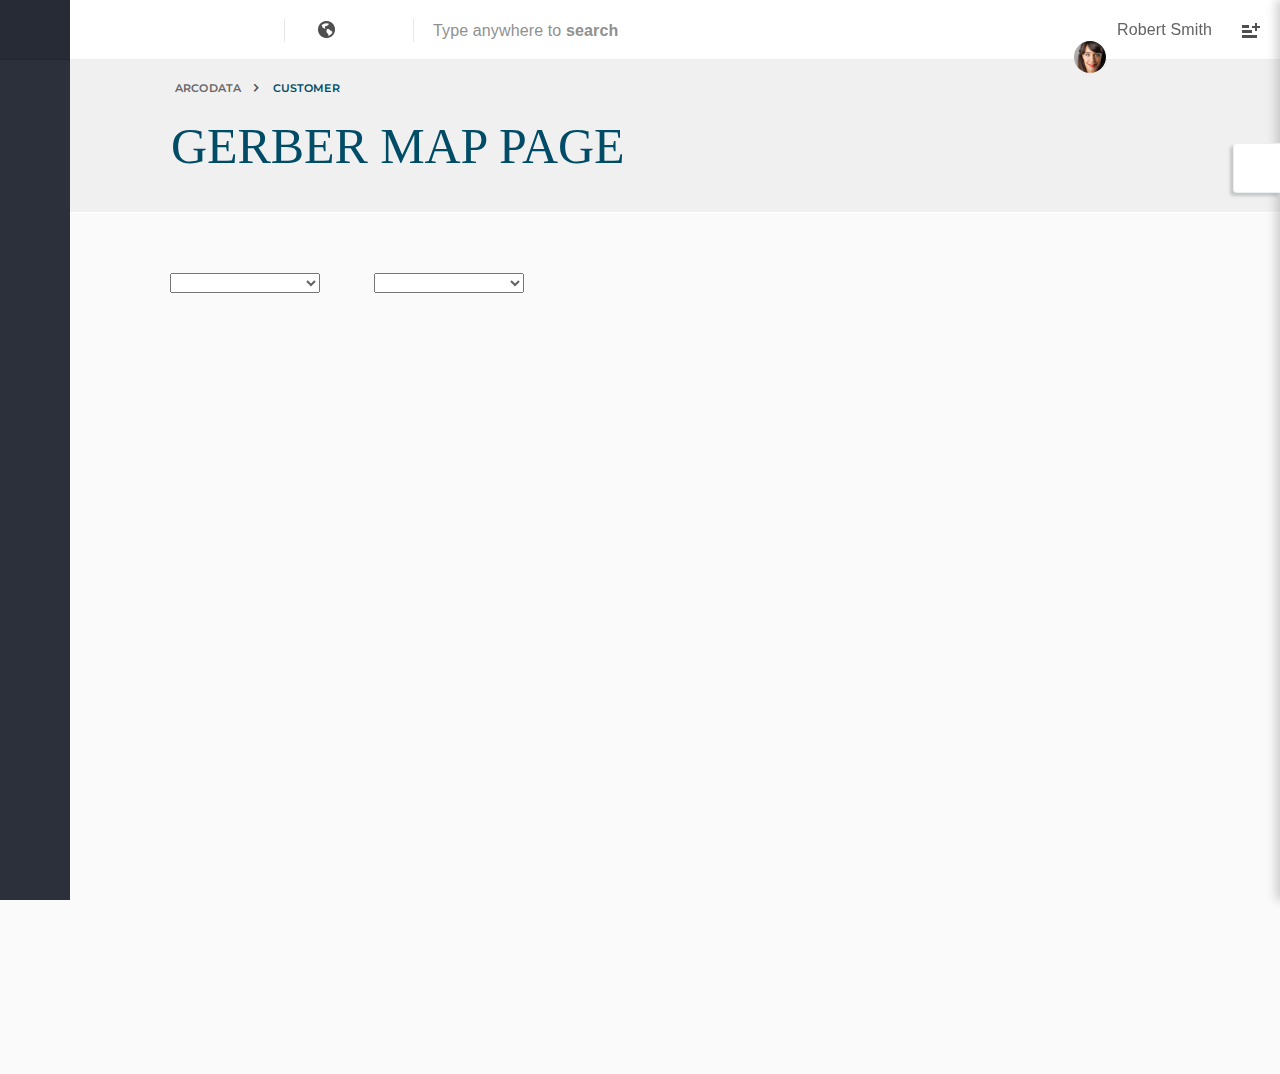
==== stock.html @ bf460721 "init" ====
<!DOCTYPE html>
<html lang="en">
<head>
  <meta name="generator" content=
  "HTML Tidy for HTML5 for Mac OS X version 5.2.0">
  <meta charset="utf-8">
  <title>Arco Data - Stock Page</title>
  <meta name="viewport" content=
  "width=device-width, initial-scale=1.0">
  <meta name="neural-template-version" content="2">
  <meta name="apple-touch-fullscreen" content="yes">
  <meta name="apple-mobile-web-app-status-bar-style" content=
  "default">
  <meta content="ArcoData" name="author">
  <link rel="apple-touch-icon-precomposed" sizes="114x114" href=
  "assets/img/sym_drk_blue.fw_.png">
  <link rel="apple-touch-icon-precomposed" sizes="72x72" href=
  "assets/img/sym_drk_blue.fw_.png">
  <link rel="apple-touch-icon-precomposed" href=
  "assets/img/sym_drk_blue.fw_.png">
  <link rel="shortcut icon" type="image/x-icon" href=
  "assets/img/sym_drk_blue.fw_.png">
  <link href="assets/plugins/bootstrapv3/css/bootstrap.min.css"
  rel="stylesheet" type="text/css">
  <link href="assets/plugins/font-awesome/css/font-awesome.css"
  rel="stylesheet" type="text/css">
  <link href="assets/plugins/bootstrap-select2/select2.css" rel="stylesheet" type="text/css" media="screen">
  <link href="assets/plugins/switchery/css/switchery.min.css" rel="stylesheet" type="text/css" media="screen">
  <link href="assets/plugins/bootstrap-tag/bootstrap-tagsinput.css"
  rel="stylesheet" type="text/css">
  <link href= "assets/plugins/jquery-nouislider/jquery.nouislider.css" 
  rel="stylesheet" type="text/css" media="screen">
  <link href="pages/css/pages-icons.css" rel="stylesheet" 
  type="text/css">
  <link class="main-stylesheet" href="pages/css/pages.css" rel="stylesheet" type="text/css" media="all">
  <link rel="stylesheet" href="assets/css/style.css" type="text/css" media="all">
  <link rel="stylesheet" href="assets/css/timeline/page.css" type="text/css" media="all">
  <!-- <link rel="stylesheet" href="assets/css/print.css" type="text/css" media="print"> -->

  <!-- Gfranciscani`s Includes -->
  <link rel="stylesheet" href="stock/css/style.css" type="text/css" media="all">
  <!-- Gfranciscani`s Includes -->


  <!-- -->
  <link rel="stylesheet" href="gerber-map/viewer.css" />
  <link rel="stylesheet" href="gerber-map/leaflet.css" />
  <!---->
</head>
<body class="fixed-header noflow" onload="initializeApp()">
  <!-- BEGIN SIDEBPANEL-->
  <nav class="page-sidebar" data-pages="sidebar">
    <!-- BEGIN SIDEBAR MENU TOP TRAY CONTENT-->
    <div class="sidebar-overlay-slide from-top" id="appMenu">
      <div class="row">
        <div class="col-xs-6 no-padding">
          <a href="#" class="p-l-40" onclick=
          "window.location.href = 'subway.html';" title=
          "Subway"><img alt="" src=
          "assets/img/Menu_Left_Icon1.fw.png" height="83" width=
          "83"></a>
        </div>
        <div class="col-xs-6 no-padding">
          <a href="#" class="p-l-10" onclick=
          "window.location.href = 'swarm.html';" title=
          "SWARM"><img alt="" src=
          "assets/img/Menu_Left_Icon2.fw.png" height="83" width=
          "83"></a>
        </div>
      </div>
      <div class="row">
        <div class="col-xs-6 m-t-20 no-padding">
          <a href="#" class="p-l-40" onclick=
          "window.location.href = 'status.html';" title=
          "Status"><img alt="" src=
          "assets/img/Menu_Left_Icon2.fw.png" height="83" width=
          "83"></a>
        </div>
        <div class="col-xs-6 m-t-20 no-padding">
          <a href="#" class="p-l-10" onclick=
          "window.location.href = 'organization_map.html';" title=
          "Organization Map"><img alt="" src=
          "assets/img/Menu_Left_Icon3.fw.png" height="83" width=
          "83"></a>
        </div>
      </div>
    </div><!-- END SIDEBAR MENU TOP TRAY CONTENT-->
    <!-- BEGIN SIDEBAR MENU HEADER-->
    <div class="sidebar-header">
      <!-- <img src="assets/img/logo_white.png" alt="logo" class="brand" data-src="assets/img/logo_white.png" data-src-retina="assets/img/logo_white_2x.png" width="120" height="26"> -->
      Arco Data - Template
      <div class="sidebar-header-controls"></div>
    </div><!-- END SIDEBAR MENU HEADER-->
    <!-- START SIDEBAR MENU -->
    <div class="sidebar-menu">
      <ul class="menu-items neural-scrollable">
        <li class="m-t-30">
          <a href="javascript:;"><span class=
          "title">Clients</span></a>
          <ul class="sub-menu">
            <li class="m-t-30">
              <a href="swarm_program.html">Programs</a>
            </li>
            <li class="m-t-30">
              <a href="our_orders.html">Orders</a>
            </li>
          </ul>
        </li>
        <li class="m-t-30">
          <a href="inventories.html" class="detailed"><span class=
          "title">Inventories</span></a>
        </li>
        <li class="m-t-30">
          <a href="calendar.html" class="detailed"><span class=
          "title">Scheduling</span></a>
        </li>
        <li class="m-t-30">
          <a href="calendar_lazy.html"><span class=
          "title">Planning</span></a>
        </li>
        <li class="m-t-30">
          <a href="javascript:;"><span class=
          "title">KnowledgeBase</span></a>
          <ul class="sub-menu">
            <li class="m-t-30">
              <a href="our_equipment.html">Products</a>
            </li>
            <li class="m-t-30">
              <a href="this_material.html">Materials</a>
            </li>
            <li class="m-t-30">
              <a href="our_equipment.html">Equipment</a>
            </li>
            <li class="m-t-30">
              <a href="organization_chart.html">People</a>
            </li>
          </ul>
        </li>
      </ul>
      <div class="clearfix"></div>
    </div><!-- END SIDEBAR MENU -->
  </nav><!-- END SIDEBAR -->
  <!-- END SIDEBPANEL-->
  <!-- START PAGE-CONTAINER -->
  <div class="page-container">
    <!-- START HEADER -->
    <div class="header">
      <!-- START MOBILE CONTROLS -->
      <div class="container-fluid relative">
        <!-- LEFT SIDE -->
        <div class="pull-left full-height visible-sm visible-xs">
          <!-- START ACTION BAR -->
          <div class="header-inner">
            <a href="#" class=
            "btn-link toggle-sidebar visible-sm-inline-block visible-xs-inline-block padding-5"
            data-toggle="sidebar"></a>
          </div><!-- END ACTION BAR -->
        </div>
        <div class="pull-center hidden-md hidden-lg">
          <div class="header-inner">
            <div class="brand inline">
              <!-- <img src="assets/img/logo.png" alt="logo" data-src="assets/img/logo.png" data-src-retina="assets/img/logo_2x.png" width="120" height="26"> -->
            </div>
          </div>
        </div><!-- RIGHT SIDE -->
        <div class="pull-right full-height visible-sm visible-xs">
          <!-- START ACTION BAR -->
          <div class="header-inner">
            <a href="#" class=
            "btn-link visible-sm-inline-block visible-xs-inline-block"
            data-toggle="quickview" data-toggle-element=
            "#quickview-chat"></a>
          </div><!-- END ACTION BAR -->
        </div>
      </div><!-- END MOBILE CONTROLS -->
      <div class=" pull-left sm-table hidden-xs hidden-sm">
        <div class="header-inner">
          <div class="brand inline">
            <!--  <img src="assets/img/logo.png" alt="logo" data-src="assets/img/logo.png" data-src-retina="assets/img/logo_2x.png" width="120" height="26"> -->
          </div><!-- START NOTIFICATION LIST -->
          <ul class=
          "notification-list no-margin hidden-sm hidden-xs b-grey b-l b-r no-style p-l-30 p-r-20">
            <li class="p-r-15 inline">
              <div class="dropdown">
                <a href="javascript:;" id="notification-center"
                class="icon-set globe-fill" data-toggle=
                "dropdown"></a>
                <!-- START Notification Dropdown -->
                <div class="dropdown-menu notification-toggle"
                role="menu" aria-labelledby="notification-center">
                  <!-- START Notification -->
                  <div class="notification-panel">
                    <!-- START Notification Body-->
                    <div class="notification-body scrollable">
                      <!-- START Notification Item-->
                      <div class=
                      "notification-item unread clearfix" id=
                      "notification-heading1">
                        <!-- START Notification Item-->
                        <div class="heading open">
                          <a href="#" class=
                          "text-complete pull-left"><span class=
                          "bold">Apple</span> <span class=
                          "fs-12 m-l-10">Tom Jamesson</span></a>
                          <div class="pull-right">
                            <div class=
                            "thumbnail-wrapper d16 circular inline m-t-15 m-r-10 toggle-more-details">
                            </div><span class=" time">few sec
                            ago</span>
                          </div>
                          <div class="more-details">
                            <div class="more-details-inner">
                              <h5 class="semi-bold fs-16">“Apple is
                              happy about<br>
                              the plans you have sent<br>
                              also the forecast.”</h5>
                              <p class="small hint-text">Commented
                              on john Smiths wall.<br>
                              via ArcoData framework.</p>
                            </div>
                          </div>
                        </div><!-- END Notification Item-->
                        <!-- START Notification Item Right Side-->
                        <div id="notification-option1" class=
                        "option" data-toggle="tooltip"
                        data-placement="left" title="mark as read">
                          <a href="#" class="mark"></a>
                        </div>
                        <!-- END Notification Item Right Side-->
                      </div><!-- START Notification Body-->
                      <!-- START Notification Item-->
                      <div class="notification-item clearfix" id=
                      "notification-heading2">
                        <div class="heading">
                          <a href="#" class=
                          "text-danger pull-left"><span class=
                          "bold">Audit Failure</span> <span class=
                          "fs-12 m-l-10">Take Action</span></a>
                          <span class="pull-right time">2 mins
                          ago</span>
                        </div>
                        <!-- START Notification Item Right Side-->
                        <div id="notification-option2" class=
                        "option">
                          <a href="#" class="mark"></a>
                        </div>
                        <!-- END Notification Item Right Side-->
                      </div><!-- END Notification Item-->
                      <!-- START Notification Item-->
                      <div class="notification-item clearfix" id=
                      "notification-heading3">
                        <div class="heading">
                          <a href="#" class=
                          "text-warning-dark pull-left"><span class="bold">
                          Warning Notification</span> <span class=
                          "fs-12 m-l-10">Buy Now</span></a>
                          <span class=
                          "pull-right time">yesterday</span>
                        </div>
                        <!-- START Notification Item Right Side-->
                        <div id="notification-option3" class=
                        "option">
                          <a href="#" class="mark"></a>
                        </div>
                        <!-- END Notification Item Right Side-->
                      </div><!-- END Notification Item-->
                      <!-- START Notification Item-->
                      <div class=
                      "notification-item unread clearfix" id=
                      "notification-heading4">
                        <div class="heading">
                          <div class=
                          "thumbnail-wrapper d24 circular b-white m-r-5 b-a b-white m-t-10 m-r-10">
                            <!--  <img width="30" height="30" data-src-retina="assets/img/profiles/1x.jpg" data-src="assets/img/profiles/1.jpg" alt="" src="assets/img/profiles/1.jpg"> -->
                          </div><a href="#" class=
                          "text-complete pull-left"><span class=
                          "bold">NPI New Firm</span> <span class=
                          "fs-12 m-l-10">CEO</span></a>
                          <span class="pull-right time">11:00pm</span>
                        </div>
                        <!-- START Notification Item Right Side-->
                        <div id="notification-option4" class=
                        "option" data-toggle="tooltip"
                        data-placement="left" title="mark as read">
                          <a href="#" class="mark"></a>
                        </div>
                        <!-- END Notification Item Right Side-->
                      </div><!-- END Notification Item-->
                    </div><!-- END Notification Body-->
                    <!-- START Notification Footer-->
                    <div class="notification-footer text-center">
                      <a href="#" class="">Read all
                      notifications</a> <a data-toggle="refresh"
                      class="portlet-refresh text-black pull-right"
                      href="#"></a>
                    </div><!-- START Notification Footer-->
                  </div><!-- END Notification -->
                </div><!-- END Notification Dropdown -->
              </div>
            </li>
            <li class="p-r-15 inline">
              <a href="#" class="icon-set clip"></a>
            </li>
            <li class="p-r-15 inline">
              <a href="#" class="icon-set grid-box"></a>
            </li>
          </ul><!-- END NOTIFICATIONS LIST -->
          <a href="#" class="search-link" data-toggle="search">Type
          anywhere to <span class="bold">search</span></a>
        </div>
      </div>
      <div class=" pull-right">
        <div class="header-inner">
          <a href="#" class=
          "btn-link icon-set menu-hambuger-plus m-l-20 sm-no-margin hidden-sm hidden-xs"
          data-toggle="quickview" data-toggle-element=
          "#quickview-chat"></a>
        </div>
      </div>
      <div class=" pull-right">
        <!-- START User Info-->
        <div class="visible-lg visible-md m-t-10">
          <div class="pull-left p-r-10 p-t-10 fs-16 font-heading">
            <span class="semi-bold">Robert</span> <span class=
            "text-master">Smith</span>
          </div>
          <div class="dropdown pull-right">
            <button class="profile-dropdown-toggle" type="button"
            data-toggle="dropdown" aria-haspopup="true"
            aria-expanded="false"><span class=
            "thumbnail-wrapper d32 circular inline m-t-5"><img src=
            "assets/img/profiles/avatar.jpg" alt="" data-src=
            "assets/img/profiles/avatar.jpg" data-src-retina=
            "assets/img/profiles/avatar_small2x.jpg" width="32"
            height="32"></span></button>
            <ul class="dropdown-menu profile-dropdown" role="menu">
              <li>
                <a href="#">Settings</a>
              </li>
              <li>
                <a href="#">Feedback</a>
              </li>
              <li>
                <a href="#">Help</a>
              </li>
              <li class="bg-master-lighter">
                <a href="#" class="clearfix"><span class=
                "pull-left">Logout</span> </a>
              </li>
            </ul>
          </div>
        </div><!-- END User Info-->
      </div>
    </div><!-- END HEADER -->
    <!-- START PAGE CONTENT WRAPPER -->
    <div class="page-content-wrapper">
      <!-- START PAGE CONTENT -->
      <div class="content">
        <!-- START JUMBOTRON -->
        <div class="jumbotron">
          <div class="container-fluid container-fixed-lg sm-p-l-20 sm-p-r-20">
            <div class="inner">
              <!-- START BREADCRUMB -->
              <ul class="breadcrumb">
                <li>
                  <a href="dashboard.html">ArcoData</a>
                </li>
                <li>
                  <a href="#" class="active">Customer</a>
                </li>
              </ul><!-- END BREADCRUMB -->
              <div class="row" id="toppane">
                <!-- START PANEL -->
                <div class="panel panel-transparent" id=
                "neural-headlines">
                  <div class="panel-heading">
                    <h1 class="neural">gerber Map Page</h1>
                    
                    <div class="titles">
                      <span class="customer-title"></span>
                      <span class="project-title"></span>
                    </div>
                  </div>
                </div>
              </div><!-- END "toppane" -->
              </div><!-- END "inner" header -->
            </div><!-- END fluid container header -->
          </div><!-- END "jumbotron" -->
          <div class="content">
            <div class="row">
              <div class="select-option">
                <select id="customer">
                  <option value=""></option>
                  <option value="customer1">Customer1</option>
                  <option value="customer2">Customer2</option>
                  
                </select>
                <select id="customer_project">
                  
                </select>
              </div>
            </div>
            <div class="row" id="map-section">
              <div class="board-viewer" data-board-url="">
                <div class="map"></div>
                  <ul class="notes"></ul>
              </div>
            </div>
            <!-- Put main content here -->
            <!-- END NEURAL PAGE CONTENT -->
          </div>
          <div class="modal fade slide-up disable-scroll" id=
          "modalSlideUpSmall" tabindex="-1" role="dialog"
          aria-hidden="false">
            <div class="modal-dialog modal-sm">
              <div class="modal-content-wrapper">
                <div class="modal-content">
                  <div class="modal-body text-center m-t-20">
                    <div id="neural-alert-content">
                      No help available!
                    </div><button type="button" class=
                    "btn btn-primary btn-cons" data-dismiss=
                    "modal">OK</button>
                  </div>
                </div>
              </div>
            </div>
          </div>
        </div><!-- END PAGE CONTENT -->
        <!-- START COPYRIGHT -->
        <div class="container-fluid container-fixed-lg footer">
          <div class="copyright sm-text-center">
            <p class="small no-margin pull-left sm-pull-reset">
            <span class="hint-text">Copyright © 2016</span>
            <span class="font-montserrat">NEURAL</span>.
            <span class="hint-text">All rights reserved.</span>
            <span class="sm-block"><a href="#" class=
            "m-l-10 m-r-10">Terms of use</a> | <a href="#" class=
            "m-l-10">Privacy Policy</a></span></p>
          </div>
        </div><!-- END COPYRIGHT -->
      </div><!-- END PAGE CONTENT WRAPPER -->
    </div><!-- END PAGE CONTAINER -->
    <div id="quickview-chat" class="quickview-wrapper" data-pages=
    "quickview-chat">
      <!-- Nav tabs -->
      <ul class="nav nav-tabs">
        <li class="">
          <a href="#quickview-notes" data-toggle="tab">Notes</a>
        </li>
        <li>
          <a href="#quickview-alerts" data-toggle="tab">Alerts</a>
        </li>
        <li class="active">
          <a href="#quickview-chatter" data-toggle="tab">Chat</a>
        </li>
      </ul><a class="btn-link quickview-toggle"
      data-toggle-element="#quickview-chat" data-toggle=
      "quickview"></a> <!-- Tab panes -->
      <div class="tab-content">
        <!-- BEGIN Notes !-->
        <div class="tab-pane fade in no-padding" id=
        "quickview-notes">
          <div class="view-port clearfix quickview-notes" id=
          "note-views">
            <!-- BEGIN Note List !-->
            <div class="view list" id="quick-note-list">
              <div class="toolbar clearfix">
                <ul class="pull-right">
                  <li>
                    <a href="#" class="delete-note-link"></a>
                  </li>
                  <li>
                    <a href="#" class="new-note-link"
                    data-navigate="view" data-view-port=
                    "#note-views" data-view-animation="push"></a>
                  </li>
                </ul><button class=
                "btn-remove-notes btn btn-xs btn-block hide">
                Delete</button>
              </div>
              <ul>
                <!-- BEGIN Note Item !-->
                <li data-noteid="1">
                  <div class="left">
                    <!-- BEGIN Note Action !-->
                    <div class="checkbox check-warning no-margin">
                      <input id="qncheckbox1" type="checkbox"
                      value="1">
                    </div><!-- END Note Action !-->
                    <!-- BEGIN Note Preview Text !-->
                    <p class="note-preview">Lorem ipsum dolor sit
                    amet, consectetur adipisicing elit, sed do
                    eiusmod tempor incididunt ut labore et dolore
                    magna aliqua. Ut enim ad minim veniam</p>
                    <!-- BEGIN Note Preview Text !-->
                  </div><!-- BEGIN Note Details !-->
                  <div class="right pull-right">
                    <!-- BEGIN Note Date !-->
                    <span class="date">12/12/14</span> <a href="#"
                    data-navigate="view" data-view-port=
                    "#note-views" data-view-animation="push"></a>
                    <!-- END Note Date !-->
                  </div><!-- END Note Details !-->
                </li><!-- END Note List !-->
                <!-- BEGIN Note Item !-->
                <li data-noteid="2">
                  <div class="left">
                    <!-- BEGIN Note Action !-->
                    <div class="checkbox check-warning no-margin">
                      <input id="qncheckbox2" type="checkbox"
                      value="1">
                    </div><!-- END Note Action !-->
                    <!-- BEGIN Note Preview Text !-->
                    <p class="note-preview">Lorem ipsum dolor sit
                    amet, consectetur adipisicing elit, sed do
                    eiusmod tempor incididunt ut labore et dolore
                    magna aliqua. Ut enim ad minim veniam</p>
                    <!-- BEGIN Note Preview Text !-->
                  </div><!-- BEGIN Note Details !-->
                  <div class="right pull-right">
                    <!-- BEGIN Note Date !-->
                    <span class="date">12/12/14</span> <a href=
                    "#"></a> <!-- END Note Date !-->
                  </div><!-- END Note Details !-->
                </li><!-- END Note List !-->
                <!-- BEGIN Note Item !-->
                <li data-noteid="2">
                  <div class="left">
                    <!-- BEGIN Note Action !-->
                    <div class="checkbox check-warning no-margin">
                      <input id="qncheckbox3" type="checkbox"
                      value="1">
                    </div><!-- END Note Action !-->
                    <!-- BEGIN Note Preview Text !-->
                    <p class="note-preview">Lorem ipsum dolor sit
                    amet, consectetur adipisicing elit, sed do
                    eiusmod tempor incididunt ut labore et dolore
                    magna aliqua. Ut enim ad minim veniam</p>
                    <!-- BEGIN Note Preview Text !-->
                  </div><!-- BEGIN Note Details !-->
                  <div class="right pull-right">
                    <!-- BEGIN Note Date !-->
                    <span class="date">12/12/14</span> <a href=
                    "#"></a> <!-- END Note Date !-->
                  </div><!-- END Note Details !-->
                </li><!-- END Note List !-->
                <!-- BEGIN Note Item !-->
                <li data-noteid="3">
                  <div class="left">
                    <!-- BEGIN Note Action !-->
                    <div class="checkbox check-warning no-margin">
                      <input id="qncheckbox4" type="checkbox"
                      value="1">
                    </div><!-- END Note Action !-->
                    <!-- BEGIN Note Preview Text !-->
                    <p class="note-preview">Lorem ipsum dolor sit
                    amet, consectetur adipisicing elit, sed do
                    eiusmod tempor incididunt ut labore et dolore
                    magna aliqua. Ut enim ad minim veniam</p>
                    <!-- BEGIN Note Preview Text !-->
                  </div><!-- BEGIN Note Details !-->
                  <div class="right pull-right">
                    <!-- BEGIN Note Date !-->
                    <span class="date">12/12/14</span> <a href=
                    "#"></a> <!-- END Note Date !-->
                  </div><!-- END Note Details !-->
                </li><!-- END Note List !-->
                <!-- BEGIN Note Item !-->
                <li data-noteid="4">
                  <div class="left">
                    <!-- BEGIN Note Action !-->
                    <div class="checkbox check-warning no-margin">
                      <input id="qncheckbox5" type="checkbox"
                      value="1">
                    </div><!-- END Note Action !-->
                    <!-- BEGIN Note Preview Text !-->
                    <p class="note-preview">Lorem ipsum dolor sit
                    amet, consectetur adipisicing elit, sed do
                    eiusmod tempor incididunt ut labore et dolore
                    magna aliqua. Ut enim ad minim veniam</p>
                    <!-- BEGIN Note Preview Text !-->
                  </div><!-- BEGIN Note Details !-->
                  <div class="right pull-right">
                    <!-- BEGIN Note Date !-->
                    <span class="date">12/12/14</span> <a href=
                    "#"></a> <!-- END Note Date !-->
                  </div><!-- END Note Details !-->
                </li><!-- END Note List !-->
              </ul>
            </div><!-- END Note List !-->
            <div class="view note" id="quick-note">
              <div>
                <ul class="toolbar">
                  <li>
                    <a href="#" class="close-note-link"></a>
                  </li>
                  <li>
                    <a href="#" data-action="Bold"></a>
                  </li>
                  <li>
                    <a href="#" data-action="Italic"></a>
                  </li>
                  <li>
                    <a href="#" class=""></a>
                  </li>
                </ul>
                <div class="body">
                  <div>
                    <div class="top">
                      <span>21st april 2014 2:13am</span>
                    </div>
                    <div class="content">
                      <div class=
                      "quick-note-editor full-width full-height js-input"
                      contenteditable="true"></div>
                    </div>
                  </div>
                </div>
              </div>
            </div>
          </div>
        </div><!-- END Notes !-->
        <!-- BEGIN Alerts !-->
        <div class="tab-pane fade no-padding" id=
        "quickview-alerts">
          <div class="view-port clearfix" id="alerts">
            <!-- BEGIN Alerts View !-->
            <div class="view bg-white">
              <!-- BEGIN View Header !-->
              <div class="navbar navbar-default navbar-sm">
                <div class="navbar-inner">
                  <!-- BEGIN Header Controler !-->
                   <a href="javascript:;" class=
                  "inline action p-l-10 link text-master"
                  data-navigate="view" data-view-port="#chat"
                  data-view-animation="push-parrallax"></a>
                  <!-- END Header Controler !-->
                  <div class="view-heading">
                    Notications
                  </div><!-- BEGIN Header Controler !-->
                   <a href="#" class=
                  "inline action p-r-10 pull-right link text-master">
                  </a> <!-- END Header Controler !-->
                </div>
              </div><!-- END View Header !-->
              <!-- BEGIN Alert List !-->
              <div data-init-list-view="ioslist" class=
              "list-view boreded no-top-border">
                <!-- BEGIN List Group !-->
                <div class="list-view-group-container">
                  <!-- BEGIN List Group Header!-->
                  <div class=
                  "list-view-group-header text-uppercase">
                    Calendar
                  </div><!-- END List Group Header!-->
                  <ul>
                    <!-- BEGIN List Group Item!-->
                    <li class="alert-list">
                      <!-- BEGIN Alert Item Set Animation using data-view-animation !-->
                       <a href="javascript:;" class=""
                      data-navigate="view" data-view-port="#chat"
                      data-view-animation="push-parrallax">
                      <p class="col-xs-height col-middle"></p>
                      <p class=
                      "p-l-10 col-xs-height col-middle col-xs-9 overflow-ellipsis fs-12">
                      <span class="text-master">David Nester
                      Birthday</span></p>
                      <p class=
                      "p-r-10 col-xs-height col-middle fs-12 text-right">
                      <span class="text-warning">Today<br></span>
                      <span class="text-master">All
                      Day</span></p></a> <!-- END Alert Item!-->
                       <!-- BEGIN List Group Item!-->
                    </li><!-- END List Group Item!-->
                    <!-- BEGIN List Group Item!-->
                    <li class="alert-list">
                      <!-- BEGIN Alert Item Set Animation using data-view-animation !-->
                       <a href="#" class="" data-navigate="view"
                      data-view-port="#chat" data-view-animation=
                      "push-parrallax">
                      <p class="col-xs-height col-middle"></p>
                      <p class=
                      "p-l-10 col-xs-height col-middle col-xs-9 overflow-ellipsis fs-12">
                      <span class="text-master">Meeting at
                      2:30</span></p>
                      <p class=
                      "p-r-10 col-xs-height col-middle fs-12 text-right">
                      <span class=
                      "text-warning">Today</span></p></a>
                      <!-- END Alert Item!-->
                    </li><!-- END List Group Item!-->
                  </ul>
                </div><!-- END List Group !-->
                <div class="list-view-group-container">
                  <!-- BEGIN List Group Header!-->
                  <div class=
                  "list-view-group-header text-uppercase">
                    Social
                  </div><!-- END List Group Header!-->
                  <ul>
                    <!-- BEGIN List Group Item!-->
                    <li class="alert-list">
                      <!-- BEGIN Alert Item Set Animation using data-view-animation !-->
                       <a href="javascript:;" class="p-t-10 p-b-10"
                      data-navigate="view" data-view-port="#chat"
                      data-view-animation="push-parrallax">
                      <p class="col-xs-height col-middle"></p>
                      <p class=
                      "p-l-10 col-xs-height col-middle col-xs-12 overflow-ellipsis fs-12">
                      <span class="text-master link">Jame Smith
                      commented on your status<br></span>
                      <span class="text-master">Perfection
                      Simplified - Company Neural</span></p></a>
                      <!-- END Alert Item!-->
                    </li><!-- END List Group Item!-->
                    <!-- BEGIN List Group Item!-->
                    <li class="alert-list">
                      <!-- BEGIN Alert Item Set Animation using data-view-animation !-->
                       <a href="javascript:;" class="p-t-10 p-b-10"
                      data-navigate="view" data-view-port="#chat"
                      data-view-animation="push-parrallax">
                      <p class="col-xs-height col-middle"></p>
                      <p class=
                      "p-l-10 col-xs-height col-middle col-xs-12 overflow-ellipsis fs-12">
                      <span class="text-master link">Jame Smith
                      commented on your status<br></span>
                      <span class="text-master">Perfection
                      Simplified - Company Neural</span></p></a>
                      <!-- END Alert Item!-->
                    </li><!-- END List Group Item!-->
                  </ul>
                </div>
                <div class="list-view-group-container">
                  <!-- BEGIN List Group Header!-->
                  <div class=
                  "list-view-group-header text-uppercase">
                    Sever Status
                  </div><!-- END List Group Header!-->
                  <ul>
                    <!-- BEGIN List Group Item!-->
                    <li class="alert-list">
                      <!-- BEGIN Alert Item Set Animation using data-view-animation !-->
                       <a href="#" class="p-t-10 p-b-10"
                      data-navigate="view" data-view-port="#chat"
                      data-view-animation="push-parrallax">
                      <p class="col-xs-height col-middle"></p>
                      <p class=
                      "p-l-10 col-xs-height col-middle col-xs-12 overflow-ellipsis fs-12">
                      <span class="text-master link">12:13AM GTM,
                      10230, ID:WR174s<br></span> <span class=
                      "text-master">Server Load Exceeted. Take
                      action</span></p></a> <!-- END Alert Item!-->
                    </li><!-- END List Group Item!-->
                  </ul>
                </div>
              </div><!-- END Alert List !-->
            </div><!-- EEND Alerts View !-->
          </div>
        </div><!-- END Alerts !-->
        <div class="tab-pane no-padding active" id=
        "quickview-chatter">
          <div class="view-port clearfix" id="chat">
            <div class="view bg-white">
              <!-- BEGIN View Header !-->
              <div class="navbar navbar-default">
                <div class="navbar-inner">
                  <!-- BEGIN Header Controler !-->
                   <a href="javascript:;" class=
                  "inline action p-l-10 link text-master"
                  data-navigate="view" data-view-port="#chat"
                  data-view-animation="push-parrallax"></a>
                  <!-- END Header Controler !-->
                  <div class="view-heading">
                    Chat List
                    <div class="fs-11">
                      Show All
                    </div>
                  </div><!-- BEGIN Header Controler !-->
                   <a href="#" class=
                  "inline action p-r-10 pull-right link text-master">
                  </a> <!-- END Header Controler !-->
                </div>
              </div><!-- END View Header !-->
              <div data-init-list-view="ioslist" class=
              "list-view boreded no-top-border">
                <div class="list-view-group-container">
                  <div class=
                  "list-view-group-header text-uppercase">
                    a
                  </div>
                  <ul>
                    <!-- BEGIN Chat User List Item  !-->
                    <li class="chat-user-list clearfix">
                      <a data-view-animation="push-parrallax"
                      data-view-port="#chat" data-navigate="view"
                      class="" href="#"><span class=
                      "col-xs-height col-middle"><span class=
                      "thumbnail-wrapper d32 circular bg-success">
                      <!-- <img width="34" height="34" alt="" data-src-retina="assets/img/profiles/1x.jpg" data-src="assets/img/profiles/1.jpg" src="assets/img/profiles/1x.jpg" class="col-top"> --></span></span>
                      <p class=
                      "p-l-10 col-xs-height col-middle col-xs-12">
                      <span class="text-master">ava flores</span>
                      <span class=
                      "block text-master hint-text fs-12">Hello
                      there</span></p></a>
                    </li><!-- END Chat User List Item  !-->
                  </ul>
                </div>
                <div class="list-view-group-container">
                  <div class=
                  "list-view-group-header text-uppercase">
                    b
                  </div>
                  <ul>
                    <!-- BEGIN Chat User List Item  !-->
                    <li class="chat-user-list clearfix">
                      <a data-view-animation="push-parrallax"
                      data-view-port="#chat" data-navigate="view"
                      class="" href="#"><span class=
                      "col-xs-height col-middle"><span class=
                      "thumbnail-wrapper d32 circular bg-success"><img width="34"
                      height="34" alt="" data-src-retina=
                      "assets/img/profiles/2x.jpg" data-src=
                      "assets/img/profiles/2.jpg" src=
                      "assets/img/profiles/2x.jpg" class=
                      "col-top"></span></span>
                      <p class=
                      "p-l-10 col-xs-height col-middle col-xs-12">
                      <span class="text-master">bella mccoy</span>
                      <span class=
                      "block text-master hint-text fs-12">Hello
                      there</span></p></a>
                    </li><!-- END Chat User List Item  !-->
                    <!-- BEGIN Chat User List Item  !-->
                    <li class="chat-user-list clearfix">
                      <a data-view-animation="push-parrallax"
                      data-view-port="#chat" data-navigate="view"
                      class="" href="#"><span class=
                      "col-xs-height col-middle"><span class=
                      "thumbnail-wrapper d32 circular bg-success"><img width="34"
                      height="34" alt="" data-src-retina=
                      "assets/img/profiles/3x.jpg" data-src=
                      "assets/img/profiles/3.jpg" src=
                      "assets/img/profiles/3x.jpg" class=
                      "col-top"></span></span>
                      <p class=
                      "p-l-10 col-xs-height col-middle col-xs-12">
                      <span class="text-master">bob stephens</span>
                      <span class=
                      "block text-master hint-text fs-12">Hello
                      there</span></p></a>
                    </li><!-- END Chat User List Item  !-->
                  </ul>
                </div>
                <div class="list-view-group-container">
                  <div class=
                  "list-view-group-header text-uppercase">
                    c
                  </div>
                  <ul>
                    <!-- BEGIN Chat User List Item  !-->
                    <li class="chat-user-list clearfix">
                      <a data-view-animation="push-parrallax"
                      data-view-port="#chat" data-navigate="view"
                      class="" href="#"><span class=
                      "col-xs-height col-middle"><span class=
                      "thumbnail-wrapper d32 circular bg-success"><img width="34"
                      height="34" alt="" data-src-retina=
                      "assets/img/profiles/4x.jpg" data-src=
                      "assets/img/profiles/4.jpg" src=
                      "assets/img/profiles/4x.jpg" class=
                      "col-top"></span></span>
                      <p class=
                      "p-l-10 col-xs-height col-middle col-xs-12">
                      <span class="text-master">carole
                      roberts</span> <span class=
                      "block text-master hint-text fs-12">Hello
                      there</span></p></a>
                    </li><!-- END Chat User List Item  !-->
                    <!-- BEGIN Chat User List Item  !-->
                    <li class="chat-user-list clearfix">
                      <a data-view-animation="push-parrallax"
                      data-view-port="#chat" data-navigate="view"
                      class="" href="#"><span class=
                      "col-xs-height col-middle"><span class=
                      "thumbnail-wrapper d32 circular bg-success"><img width="34"
                      height="34" alt="" data-src-retina=
                      "assets/img/profiles/5x.jpg" data-src=
                      "assets/img/profiles/5.jpg" src=
                      "assets/img/profiles/5x.jpg" class=
                      "col-top"></span></span>
                      <p class=
                      "p-l-10 col-xs-height col-middle col-xs-12">
                      <span class="text-master">christopher
                      perez</span> <span class=
                      "block text-master hint-text fs-12">Hello
                      there</span></p></a>
                    </li><!-- END Chat User List Item  !-->
                  </ul>
                </div>
                <div class="list-view-group-container">
                  <div class=
                  "list-view-group-header text-uppercase">
                    d
                  </div>
                  <ul>
                    <!-- BEGIN Chat User List Item  !-->
                    <li class="chat-user-list clearfix">
                      <a data-view-animation="push-parrallax"
                      data-view-port="#chat" data-navigate="view"
                      class="" href="#"><span class=
                      "col-xs-height col-middle"><span class=
                      "thumbnail-wrapper d32 circular bg-success">
                      <!-- <img width="34" height="34" alt="" data-src-retina="assets/img/profiles/6x.jpg" data-src="assets/img/profiles/6.jpg" src="assets/img/profiles/6x.jpg" class="col-top"> --></span></span>
                      <p class=
                      "p-l-10 col-xs-height col-middle col-xs-12">
                      <span class="text-master">danielle
                      fletcher</span> <span class=
                      "block text-master hint-text fs-12">Hello
                      there</span></p></a>
                    </li><!-- END Chat User List Item  !-->
                    <!-- BEGIN Chat User List Item  !-->
                    <li class="chat-user-list clearfix">
                      <a data-view-animation="push-parrallax"
                      data-view-port="#chat" data-navigate="view"
                      class="" href="#"><span class=
                      "col-xs-height col-middle"><span class=
                      "thumbnail-wrapper d32 circular bg-success">
                      <!-- <img width="34" height="34" alt="" data-src-retina="assets/img/profiles/7x.jpg" data-src="assets/img/profiles/7.jpg" src="assets/img/profiles/7x.jpg" class="col-top"> --></span></span>
                      <p class=
                      "p-l-10 col-xs-height col-middle col-xs-12">
                      <span class="text-master">david sutton</span>
                      <span class=
                      "block text-master hint-text fs-12">Hello
                      there</span></p></a>
                    </li><!-- END Chat User List Item  !-->
                  </ul>
                </div>
                <div class="list-view-group-container">
                  <div class=
                  "list-view-group-header text-uppercase">
                    e
                  </div>
                  <ul>
                    <!-- BEGIN Chat User List Item  !-->
                    <li class="chat-user-list clearfix">
                      <a data-view-animation="push-parrallax"
                      data-view-port="#chat" data-navigate="view"
                      class="" href="#"><span class=
                      "col-xs-height col-middle"><span class=
                      "thumbnail-wrapper d32 circular bg-success"><img width="34"
                      height="34" alt="" data-src-retina=
                      "assets/img/profiles/8x.jpg" data-src=
                      "assets/img/profiles/8.jpg" src=
                      "assets/img/profiles/8x.jpg" class=
                      "col-top"></span></span>
                      <p class=
                      "p-l-10 col-xs-height col-middle col-xs-12">
                      <span class="text-master">earl
                      hamilton</span> <span class=
                      "block text-master hint-text fs-12">Hello
                      there</span></p></a>
                    </li><!-- END Chat User List Item  !-->
                    <!-- BEGIN Chat User List Item  !-->
                    <li class="chat-user-list clearfix">
                      <a data-view-animation="push-parrallax"
                      data-view-port="#chat" data-navigate="view"
                      class="" href="#"><span class=
                      "col-xs-height col-middle"><span class=
                      "thumbnail-wrapper d32 circular bg-success"><img width="34"
                      height="34" alt="" data-src-retina=
                      "assets/img/profiles/9x.jpg" data-src=
                      "assets/img/profiles/9.jpg" src=
                      "assets/img/profiles/9x.jpg" class=
                      "col-top"></span></span>
                      <p class=
                      "p-l-10 col-xs-height col-middle col-xs-12">
                      <span class="text-master">elaine
                      lawrence</span> <span class=
                      "block text-master hint-text fs-12">Hello
                      there</span></p></a>
                    </li><!-- END Chat User List Item  !-->
                    <!-- BEGIN Chat User List Item  !-->
                    <li class="chat-user-list clearfix">
                      <a data-view-animation="push-parrallax"
                      data-view-port="#chat" data-navigate="view"
                      class="" href="#"><span class=
                      "col-xs-height col-middle"><span class=
                      "thumbnail-wrapper d32 circular bg-success">
                      <!-- <img width="34" height="34" alt="" data-src-retina="assets/img/profiles/1x.jpg" data-src="assets/img/profiles/1.jpg" src="assets/img/profiles/1x.jpg" class="col-top"> --></span></span>
                      <p class=
                      "p-l-10 col-xs-height col-middle col-xs-12">
                      <span class="text-master">ellen grant</span>
                      <span class=
                      "block text-master hint-text fs-12">Hello
                      there</span></p></a>
                    </li><!-- END Chat User List Item  !-->
                    <!-- BEGIN Chat User List Item  !-->
                    <li class="chat-user-list clearfix">
                      <a data-view-animation="push-parrallax"
                      data-view-port="#chat" data-navigate="view"
                      class="" href="#"><span class=
                      "col-xs-height col-middle"><span class=
                      "thumbnail-wrapper d32 circular bg-success"><img width="34"
                      height="34" alt="" data-src-retina=
                      "assets/img/profiles/2x.jpg" data-src=
                      "assets/img/profiles/2.jpg" src=
                      "assets/img/profiles/2x.jpg" class=
                      "col-top"></span></span>
                      <p class=
                      "p-l-10 col-xs-height col-middle col-xs-12">
                      <span class="text-master">erik taylor</span>
                      <span class=
                      "block text-master hint-text fs-12">Hello
                      there</span></p></a>
                    </li><!-- END Chat User List Item  !-->
                    <!-- BEGIN Chat User List Item  !-->
                    <li class="chat-user-list clearfix">
                      <a data-view-animation="push-parrallax"
                      data-view-port="#chat" data-navigate="view"
                      class="" href="#"><span class=
                      "col-xs-height col-middle"><span class=
                      "thumbnail-wrapper d32 circular bg-success"><img width="34"
                      height="34" alt="" data-src-retina=
                      "assets/img/profiles/3x.jpg" data-src=
                      "assets/img/profiles/3.jpg" src=
                      "assets/img/profiles/3x.jpg" class=
                      "col-top"></span></span>
                      <p class=
                      "p-l-10 col-xs-height col-middle col-xs-12">
                      <span class="text-master">everett
                      wagner</span> <span class=
                      "block text-master hint-text fs-12">Hello
                      there</span></p></a>
                    </li><!-- END Chat User List Item  !-->
                  </ul>
                </div>
                <div class="list-view-group-container">
                  <div class=
                  "list-view-group-header text-uppercase">
                    f
                  </div>
                  <ul>
                    <!-- BEGIN Chat User List Item  !-->
                    <li class="chat-user-list clearfix">
                      <a data-view-animation="push-parrallax"
                      data-view-port="#chat" data-navigate="view"
                      class="" href="#"><span class=
                      "col-xs-height col-middle"><span class=
                      "thumbnail-wrapper d32 circular bg-success"><img width="34"
                      height="34" alt="" data-src-retina=
                      "assets/img/profiles/4x.jpg" data-src=
                      "assets/img/profiles/4.jpg" src=
                      "assets/img/profiles/4x.jpg" class=
                      "col-top"></span></span>
                      <p class=
                      "p-l-10 col-xs-height col-middle col-xs-12">
                      <span class="text-master">freddie
                      gomez</span> <span class=
                      "block text-master hint-text fs-12">Hello
                      there</span></p></a>
                    </li><!-- END Chat User List Item  !-->
                  </ul>
                </div>
                <div class="list-view-group-container">
                  <div class=
                  "list-view-group-header text-uppercase">
                    g
                  </div>
                  <ul>
                    <!-- BEGIN Chat User List Item  !-->
                    <li class="chat-user-list clearfix">
                      <a data-view-animation="push-parrallax"
                      data-view-port="#chat" data-navigate="view"
                      class="" href="#"><span class=
                      "col-xs-height col-middle"><span class=
                      "thumbnail-wrapper d32 circular bg-success"><img width="34"
                      height="34" alt="" data-src-retina=
                      "assets/img/profiles/5x.jpg" data-src=
                      "assets/img/profiles/5.jpg" src=
                      "assets/img/profiles/5x.jpg" class=
                      "col-top"></span></span>
                      <p class=
                      "p-l-10 col-xs-height col-middle col-xs-12">
                      <span class="text-master">glen jensen</span>
                      <span class=
                      "block text-master hint-text fs-12">Hello
                      there</span></p></a>
                    </li><!-- END Chat User List Item  !-->
                    <!-- BEGIN Chat User List Item  !-->
                    <li class="chat-user-list clearfix">
                      <a data-view-animation="push-parrallax"
                      data-view-port="#chat" data-navigate="view"
                      class="" href="#"><span class=
                      "col-xs-height col-middle"><span class=
                      "thumbnail-wrapper d32 circular bg-success">
                      <!--  <img width="34" height="34" alt="" data-src-retina="assets/img/profiles/6x.jpg" data-src="assets/img/profiles/6.jpg" src="assets/img/profiles/6x.jpg" class="col-top"> --></span></span>
                      <p class=
                      "p-l-10 col-xs-height col-middle col-xs-12">
                      <span class="text-master">gwendolyn
                      walker</span> <span class=
                      "block text-master hint-text fs-12">Hello
                      there</span></p></a>
                    </li><!-- END Chat User List Item  !-->
                  </ul>
                </div>
                <div class="list-view-group-container">
                  <div class=
                  "list-view-group-header text-uppercase">
                    j
                  </div>
                  <ul>
                    <!-- BEGIN Chat User List Item  !-->
                    <li class="chat-user-list clearfix">
                      <a data-view-animation="push-parrallax"
                      data-view-port="#chat" data-navigate="view"
                      class="" href="#"><span class=
                      "col-xs-height col-middle"><span class=
                      "thumbnail-wrapper d32 circular bg-success">
                      <!-- <img width="34" height="34" alt="" data-src-retina="assets/img/profiles/7x.jpg" data-src="assets/img/profiles/7.jpg" src="assets/img/profiles/7x.jpg" class="col-top"> --></span></span>
                      <p class=
                      "p-l-10 col-xs-height col-middle col-xs-12">
                      <span class="text-master">janet romero</span>
                      <span class=
                      "block text-master hint-text fs-12">Hello
                      there</span></p></a>
                    </li><!-- END Chat User List Item  !-->
                  </ul>
                </div>
                <div class="list-view-group-container">
                  <div class=
                  "list-view-group-header text-uppercase">
                    k
                  </div>
                  <ul>
                    <!-- BEGIN Chat User List Item  !-->
                    <li class="chat-user-list clearfix">
                      <a data-view-animation="push-parrallax"
                      data-view-port="#chat" data-navigate="view"
                      class="" href="#"><span class=
                      "col-xs-height col-middle"><span class=
                      "thumbnail-wrapper d32 circular bg-success"><img width="34"
                      height="34" alt="" data-src-retina=
                      "assets/img/profiles/8x.jpg" data-src=
                      "assets/img/profiles/8.jpg" src=
                      "assets/img/profiles/8x.jpg" class=
                      "col-top"></span></span>
                      <p class=
                      "p-l-10 col-xs-height col-middle col-xs-12">
                      <span class="text-master">kim martinez</span>
                      <span class=
                      "block text-master hint-text fs-12">Hello
                      there</span></p></a>
                    </li><!-- END Chat User List Item  !-->
                  </ul>
                </div>
                <div class="list-view-group-container">
                  <div class=
                  "list-view-group-header text-uppercase">
                    l
                  </div>
                  <ul>
                    <!-- BEGIN Chat User List Item  !-->
                    <li class="chat-user-list clearfix">
                      <a data-view-animation="push-parrallax"
                      data-view-port="#chat" data-navigate="view"
                      class="" href="#"><span class=
                      "col-xs-height col-middle"><span class=
                      "thumbnail-wrapper d32 circular bg-success"><img width="34"
                      height="34" alt="" data-src-retina=
                      "assets/img/profiles/9x.jpg" data-src=
                      "assets/img/profiles/9.jpg" src=
                      "assets/img/profiles/9x.jpg" class=
                      "col-top"></span></span>
                      <p class=
                      "p-l-10 col-xs-height col-middle col-xs-12">
                      <span class="text-master">lawrence
                      white</span> <span class=
                      "block text-master hint-text fs-12">Hello
                      there</span></p></a>
                    </li><!-- END Chat User List Item  !-->
                    <!-- BEGIN Chat User List Item  !-->
                    <li class="chat-user-list clearfix">
                      <a data-view-animation="push-parrallax"
                      data-view-port="#chat" data-navigate="view"
                      class="" href="#"><span class=
                      "col-xs-height col-middle"><span class=
                      "thumbnail-wrapper d32 circular bg-success">
                      <!--  <img width="34" height="34" alt="" data-src-retina="assets/img/profiles/1x.jpg" data-src="assets/img/profiles/1.jpg" src="assets/img/profiles/1x.jpg" class="col-top"> --></span></span>
                      <p class=
                      "p-l-10 col-xs-height col-middle col-xs-12">
                      <span class="text-master">leroy bell</span>
                      <span class=
                      "block text-master hint-text fs-12">Hello
                      there</span></p></a>
                    </li><!-- END Chat User List Item  !-->
                    <!-- BEGIN Chat User List Item  !-->
                    <li class="chat-user-list clearfix">
                      <a data-view-animation="push-parrallax"
                      data-view-port="#chat" data-navigate="view"
                      class="" href="#"><span class=
                      "col-xs-height col-middle"><span class=
                      "thumbnail-wrapper d32 circular bg-success"><img width="34"
                      height="34" alt="" data-src-retina=
                      "assets/img/profiles/2x.jpg" data-src=
                      "assets/img/profiles/2.jpg" src=
                      "assets/img/profiles/2x.jpg" class=
                      "col-top"></span></span>
                      <p class=
                      "p-l-10 col-xs-height col-middle col-xs-12">
                      <span class="text-master">letitia carr</span>
                      <span class=
                      "block text-master hint-text fs-12">Hello
                      there</span></p></a>
                    </li><!-- END Chat User List Item  !-->
                    <!-- BEGIN Chat User List Item  !-->
                    <li class="chat-user-list clearfix">
                      <a data-view-animation="push-parrallax"
                      data-view-port="#chat" data-navigate="view"
                      class="" href="#"><span class=
                      "col-xs-height col-middle"><span class=
                      "thumbnail-wrapper d32 circular bg-success"><img width="34"
                      height="34" alt="" data-src-retina=
                      "assets/img/profiles/3x.jpg" data-src=
                      "assets/img/profiles/3.jpg" src=
                      "assets/img/profiles/3x.jpg" class=
                      "col-top"></span></span>
                      <p class=
                      "p-l-10 col-xs-height col-middle col-xs-12">
                      <span class="text-master">lucy castro</span>
                      <span class=
                      "block text-master hint-text fs-12">Hello
                      there</span></p></a>
                    </li><!-- END Chat User List Item  !-->
                  </ul>
                </div>
                <div class="list-view-group-container">
                  <div class=
                  "list-view-group-header text-uppercase">
                    m
                  </div>
                  <ul>
                    <!-- BEGIN Chat User List Item  !-->
                    <li class="chat-user-list clearfix">
                      <a data-view-animation="push-parrallax"
                      data-view-port="#chat" data-navigate="view"
                      class="" href="#"><span class=
                      "col-xs-height col-middle"><span class=
                      "thumbnail-wrapper d32 circular bg-success"><img width="34"
                      height="34" alt="" data-src-retina=
                      "assets/img/profiles/4x.jpg" data-src=
                      "assets/img/profiles/4.jpg" src=
                      "assets/img/profiles/4x.jpg" class=
                      "col-top"></span></span>
                      <p class=
                      "p-l-10 col-xs-height col-middle col-xs-12">
                      <span class="text-master">mae hayes</span>
                      <span class=
                      "block text-master hint-text fs-12">Hello
                      there</span></p></a>
                    </li><!-- END Chat User List Item  !-->
                    <!-- BEGIN Chat User List Item  !-->
                    <li class="chat-user-list clearfix">
                      <a data-view-animation="push-parrallax"
                      data-view-port="#chat" data-navigate="view"
                      class="" href="#"><span class=
                      "col-xs-height col-middle"><span class=
                      "thumbnail-wrapper d32 circular bg-success"><img width="34"
                      height="34" alt="" data-src-retina=
                      "assets/img/profiles/5x.jpg" data-src=
                      "assets/img/profiles/5.jpg" src=
                      "assets/img/profiles/5x.jpg" class=
                      "col-top"></span></span>
                      <p class=
                      "p-l-10 col-xs-height col-middle col-xs-12">
                      <span class="text-master">marilyn
                      owens</span> <span class=
                      "block text-master hint-text fs-12">Hello
                      there</span></p></a>
                    </li><!-- END Chat User List Item  !-->
                    <!-- BEGIN Chat User List Item  !-->
                    <li class="chat-user-list clearfix">
                      <a data-view-animation="push-parrallax"
                      data-view-port="#chat" data-navigate="view"
                      class="" href="#"><span class=
                      "col-xs-height col-middle"><span class=
                      "thumbnail-wrapper d32 circular bg-success">
                      <!-- <img width="34" height="34" alt="" data-src-retina="assets/img/profiles/6x.jpg" data-src="assets/img/profiles/6.jpg" src="assets/img/profiles/6x.jpg" class="col-top"> --></span></span>
                      <p class=
                      "p-l-10 col-xs-height col-middle col-xs-12">
                      <span class="text-master">marlene cole</span>
                      <span class=
                      "block text-master hint-text fs-12">Hello
                      there</span></p></a>
                    </li><!-- END Chat User List Item  !-->
                    <!-- BEGIN Chat User List Item  !-->
                    <li class="chat-user-list clearfix">
                      <a data-view-animation="push-parrallax"
                      data-view-port="#chat" data-navigate="view"
                      class="" href="#"><span class=
                      "col-xs-height col-middle"><span class=
                      "thumbnail-wrapper d32 circular bg-success">
                      <!-- <img width="34" height="34" alt="" data-src-retina="assets/img/profiles/7x.jpg" data-src="assets/img/profiles/7.jpg" src="assets/img/profiles/7x.jpg" class="col-top"> --></span></span>
                      <p class=
                      "p-l-10 col-xs-height col-middle col-xs-12">
                      <span class="text-master">marsha
                      warren</span> <span class=
                      "block text-master hint-text fs-12">Hello
                      there</span></p></a>
                    </li><!-- END Chat User List Item  !-->
                    <!-- BEGIN Chat User List Item  !-->
                    <li class="chat-user-list clearfix">
                      <a data-view-animation="push-parrallax"
                      data-view-port="#chat" data-navigate="view"
                      class="" href="#"><span class=
                      "col-xs-height col-middle"><span class=
                      "thumbnail-wrapper d32 circular bg-success"><img width="34"
                      height="34" alt="" data-src-retina=
                      "assets/img/profiles/8x.jpg" data-src=
                      "assets/img/profiles/8.jpg" src=
                      "assets/img/profiles/8x.jpg" class=
                      "col-top"></span></span>
                      <p class=
                      "p-l-10 col-xs-height col-middle col-xs-12">
                      <span class="text-master">marsha dean</span>
                      <span class=
                      "block text-master hint-text fs-12">Hello
                      there</span></p></a>
                    </li><!-- END Chat User List Item  !-->
                    <!-- BEGIN Chat User List Item  !-->
                    <li class="chat-user-list clearfix">
                      <a data-view-animation="push-parrallax"
                      data-view-port="#chat" data-navigate="view"
                      class="" href="#"><span class=
                      "col-xs-height col-middle"><span class=
                      "thumbnail-wrapper d32 circular bg-success"><img width="34"
                      height="34" alt="" data-src-retina=
                      "assets/img/profiles/9x.jpg" data-src=
                      "assets/img/profiles/9.jpg" src=
                      "assets/img/profiles/9x.jpg" class=
                      "col-top"></span></span>
                      <p class=
                      "p-l-10 col-xs-height col-middle col-xs-12">
                      <span class="text-master">mia diaz</span>
                      <span class=
                      "block text-master hint-text fs-12">Hello
                      there</span></p></a>
                    </li><!-- END Chat User List Item  !-->
                  </ul>
                </div>
                <div class="list-view-group-container">
                  <div class=
                  "list-view-group-header text-uppercase">
                    n
                  </div>
                  <ul>
                    <!-- BEGIN Chat User List Item  !-->
                    <!-- BEGIN Chat User List Item  !-->
                    <li class="chat-user-list clearfix">
                      <a data-view-animation="push-parrallax"
                      data-view-port="#chat" data-navigate="view"
                      class="" href="#"><span class=
                      "col-xs-height col-middle"><span class=
                      "thumbnail-wrapper d32 circular bg-success">
                      <!-- <img width="34" height="34" alt="" data-src-retina="assets/img/profiles/1x.jpg" data-src="assets/img/profiles/1.jpg" src="assets/img/profiles/1x.jpg" class="col-top"> --></span></span>
                      <p class=
                      "p-l-10 col-xs-height col-middle col-xs-12">
                      <span class="text-master">noah elliott</span>
                      <span class=
                      "block text-master hint-text fs-12">Hello
                      there</span></p></a>
                    </li><!-- END Chat User List Item  !-->
                  </ul>
                </div>
                <div class="list-view-group-container">
                  <div class=
                  "list-view-group-header text-uppercase">
                    p
                  </div>
                  <ul>
                    <!-- BEGIN Chat User List Item  !-->
                    <li class="chat-user-list clearfix">
                      <a data-view-animation="push-parrallax"
                      data-view-port="#chat" data-navigate="view"
                      class="" href="#"><span class=
                      "col-xs-height col-middle"><span class=
                      "thumbnail-wrapper d32 circular bg-success"><img width="34"
                      height="34" alt="" data-src-retina=
                      "assets/img/profiles/2x.jpg" data-src=
                      "assets/img/profiles/2.jpg" src=
                      "assets/img/profiles/2x.jpg" class=
                      "col-top"></span></span>
                      <p class=
                      "p-l-10 col-xs-height col-middle col-xs-12">
                      <span class="text-master">phyllis
                      hamilton</span> <span class=
                      "block text-master hint-text fs-12">Hello
                      there</span></p></a>
                    </li><!-- END Chat User List Item  !-->
                  </ul>
                </div>
                <div class="list-view-group-container">
                  <div class=
                  "list-view-group-header text-uppercase">
                    r
                  </div>
                  <ul>
                    <!-- BEGIN Chat User List Item  !-->
                    <li class="chat-user-list clearfix">
                      <a data-view-animation="push-parrallax"
                      data-view-port="#chat" data-navigate="view"
                      class="" href="#"><span class=
                      "col-xs-height col-middle"><span class=
                      "thumbnail-wrapper d32 circular bg-success"><img width="34"
                      height="34" alt="" data-src-retina=
                      "assets/img/profiles/3x.jpg" data-src=
                      "assets/img/profiles/3.jpg" src=
                      "assets/img/profiles/3x.jpg" class=
                      "col-top"></span></span>
                      <p class=
                      "p-l-10 col-xs-height col-middle col-xs-12">
                      <span class="text-master">raul
                      rodriquez</span> <span class=
                      "block text-master hint-text fs-12">Hello
                      there</span></p></a>
                    </li><!-- END Chat User List Item  !-->
                    <!-- BEGIN Chat User List Item  !-->
                    <li class="chat-user-list clearfix">
                      <a data-view-animation="push-parrallax"
                      data-view-port="#chat" data-navigate="view"
                      class="" href="#"><span class=
                      "col-xs-height col-middle"><span class=
                      "thumbnail-wrapper d32 circular bg-success"><img width="34"
                      height="34" alt="" data-src-retina=
                      "assets/img/profiles/4x.jpg" data-src=
                      "assets/img/profiles/4.jpg" src=
                      "assets/img/profiles/4x.jpg" class=
                      "col-top"></span></span>
                      <p class=
                      "p-l-10 col-xs-height col-middle col-xs-12">
                      <span class="text-master">rhonda
                      barnett</span> <span class=
                      "block text-master hint-text fs-12">Hello
                      there</span></p></a>
                    </li><!-- END Chat User List Item  !-->
                    <!-- BEGIN Chat User List Item  !-->
                    <li class="chat-user-list clearfix">
                      <a data-view-animation="push-parrallax"
                      data-view-port="#chat" data-navigate="view"
                      class="" href="#"><span class=
                      "col-xs-height col-middle"><span class=
                      "thumbnail-wrapper d32 circular bg-success"><img width="34"
                      height="34" alt="" data-src-retina=
                      "assets/img/profiles/5x.jpg" data-src=
                      "assets/img/profiles/5.jpg" src=
                      "assets/img/profiles/5x.jpg" class=
                      "col-top"></span></span>
                      <p class=
                      "p-l-10 col-xs-height col-middle col-xs-12">
                      <span class="text-master">roberta king</span>
                      <span class=
                      "block text-master hint-text fs-12">Hello
                      there</span></p></a>
                    </li><!-- END Chat User List Item  !-->
                  </ul>
                </div>
                <div class="list-view-group-container">
                  <div class=
                  "list-view-group-header text-uppercase">
                    s
                  </div>
                  <ul>
                    <!-- BEGIN Chat User List Item  !-->
                    <li class="chat-user-list clearfix">
                      <a data-view-animation="push-parrallax"
                      data-view-port="#chat" data-navigate="view"
                      class="" href="#"><span class=
                      "col-xs-height col-middle"><span class=
                      "thumbnail-wrapper d32 circular bg-success">
                      <!-- <img width="34" height="34" alt="" data-src-retina="assets/img/profiles/6x.jpg" data-src="assets/img/profiles/6.jpg" src="assets/img/profiles/6x.jpg" class="col-top"> --></span></span>
                      <p class=
                      "p-l-10 col-xs-height col-middle col-xs-12">
                      <span class="text-master">scott
                      armstrong</span> <span class=
                      "block text-master hint-text fs-12">Hello
                      there</span></p></a>
                    </li><!-- END Chat User List Item  !-->
                    <!-- BEGIN Chat User List Item  !-->
                    <li class="chat-user-list clearfix">
                      <a data-view-animation="push-parrallax"
                      data-view-port="#chat" data-navigate="view"
                      class="" href="#"><span class=
                      "col-xs-height col-middle"><span class=
                      "thumbnail-wrapper d32 circular bg-success">
                      <!-- <img width="34" height="34" alt="" data-src-retina="assets/img/profiles/7x.jpg" data-src="assets/img/profiles/7.jpg" src="assets/img/profiles/7x.jpg" class="col-top"> --></span></span>
                      <p class=
                      "p-l-10 col-xs-height col-middle col-xs-12">
                      <span class="text-master">sebastian
                      austin</span> <span class=
                      "block text-master hint-text fs-12">Hello
                      there</span></p></a>
                    </li><!-- END Chat User List Item  !-->
                    <!-- BEGIN Chat User List Item  !-->
                    <li class="chat-user-list clearfix">
                      <a data-view-animation="push-parrallax"
                      data-view-port="#chat" data-navigate="view"
                      class="" href="#"><span class=
                      "col-xs-height col-middle"><span class=
                      "thumbnail-wrapper d32 circular bg-success"><img width="34"
                      height="34" alt="" data-src-retina=
                      "assets/img/profiles/8x.jpg" data-src=
                      "assets/img/profiles/8.jpg" src=
                      "assets/img/profiles/8x.jpg" class=
                      "col-top"></span></span>
                      <p class=
                      "p-l-10 col-xs-height col-middle col-xs-12">
                      <span class="text-master">sofia davis</span>
                      <span class=
                      "block text-master hint-text fs-12">Hello
                      there</span></p></a>
                    </li><!-- END Chat User List Item  !-->
                  </ul>
                </div>
                <div class="list-view-group-container">
                  <div class=
                  "list-view-group-header text-uppercase">
                    t
                  </div>
                  <ul>
                    <!-- BEGIN Chat User List Item  !-->
                    <li class="chat-user-list clearfix">
                      <a data-view-animation="push-parrallax"
                      data-view-port="#chat" data-navigate="view"
                      class="" href="#"><span class=
                      "col-xs-height col-middle"><span class=
                      "thumbnail-wrapper d32 circular bg-success"><img width="34"
                      height="34" alt="" data-src-retina=
                      "assets/img/profiles/9x.jpg" data-src=
                      "assets/img/profiles/9.jpg" src=
                      "assets/img/profiles/9x.jpg" class=
                      "col-top"></span></span>
                      <p class=
                      "p-l-10 col-xs-height col-middle col-xs-12">
                      <span class="text-master">terrance
                      young</span> <span class=
                      "block text-master hint-text fs-12">Hello
                      there</span></p></a>
                    </li><!-- END Chat User List Item  !-->
                    <!-- BEGIN Chat User List Item  !-->
                    <li class="chat-user-list clearfix">
                      <a data-view-animation="push-parrallax"
                      data-view-port="#chat" data-navigate="view"
                      class="" href="#"><span class=
                      "col-xs-height col-middle"><span class=
                      "thumbnail-wrapper d32 circular bg-success">
                      <!-- <img width="34" height="34" alt="" data-src-retina="assets/img/profiles/1x.jpg" data-src="assets/img/profiles/1.jpg" src="assets/img/profiles/1x.jpg" class="col-top"> --></span></span>
                      <p class=
                      "p-l-10 col-xs-height col-middle col-xs-12">
                      <span class="text-master">theodore
                      woods</span> <span class=
                      "block text-master hint-text fs-12">Hello
                      there</span></p></a>
                    </li><!-- END Chat User List Item  !-->
                    <!-- BEGIN Chat User List Item  !-->
                    <li class="chat-user-list clearfix">
                      <a data-view-animation="push-parrallax"
                      data-view-port="#chat" data-navigate="view"
                      class="" href="#"><span class=
                      "col-xs-height col-middle"><span class=
                      "thumbnail-wrapper d32 circular bg-success"><img width="34"
                      height="34" alt="" data-src-retina=
                      "assets/img/profiles/2x.jpg" data-src=
                      "assets/img/profiles/2.jpg" src=
                      "assets/img/profiles/2x.jpg" class=
                      "col-top"></span></span>
                      <p class=
                      "p-l-10 col-xs-height col-middle col-xs-12">
                      <span class="text-master">todd wood</span>
                      <span class=
                      "block text-master hint-text fs-12">Hello
                      there</span></p></a>
                    </li><!-- END Chat User List Item  !-->
                    <!-- BEGIN Chat User List Item  !-->
                    <li class="chat-user-list clearfix">
                      <a data-view-animation="push-parrallax"
                      data-view-port="#chat" data-navigate="view"
                      class="" href="#"><span class=
                      "col-xs-height col-middle"><span class=
                      "thumbnail-wrapper d32 circular bg-success"><img width="34"
                      height="34" alt="" data-src-retina=
                      "assets/img/profiles/3x.jpg" data-src=
                      "assets/img/profiles/3.jpg" src=
                      "assets/img/profiles/3x.jpg" class=
                      "col-top"></span></span>
                      <p class=
                      "p-l-10 col-xs-height col-middle col-xs-12">
                      <span class="text-master">tommy
                      jenkins</span> <span class=
                      "block text-master hint-text fs-12">Hello
                      there</span></p></a>
                    </li><!-- END Chat User List Item  !-->
                  </ul>
                </div>
                <div class="list-view-group-container">
                  <div class=
                  "list-view-group-header text-uppercase">
                    w
                  </div>
                  <ul>
                    <!-- BEGIN Chat User List Item  !-->
                    <li class="chat-user-list clearfix">
                      <a data-view-animation="push-parrallax"
                      data-view-port="#chat" data-navigate="view"
                      class="" href="#"><span class=
                      "col-xs-height col-middle"><span class=
                      "thumbnail-wrapper d32 circular bg-success"><img width="34"
                      height="34" alt="" data-src-retina=
                      "assets/img/profiles/4x.jpg" data-src=
                      "assets/img/profiles/4.jpg" src=
                      "assets/img/profiles/4x.jpg" class=
                      "col-top"></span></span>
                      <p class=
                      "p-l-10 col-xs-height col-middle col-xs-12">
                      <span class="text-master">wilma hicks</span>
                      <span class=
                      "block text-master hint-text fs-12">Hello
                      there</span></p></a>
                    </li><!-- END Chat User List Item  !-->
                  </ul>
                </div>
              </div>
            </div><!-- BEGIN Conversation View  !-->
            <div class="view chat-view bg-white clearfix">
              <!-- BEGIN Header  !-->
              <div class="navbar navbar-default">
                <div class="navbar-inner">
                  <a href="javascript:;" class=
                  "link text-master inline action p-l-10 p-r-10"
                  data-navigate="view" data-view-port="#chat"
                  data-view-animation="push-parrallax"></a>
                  <div class="view-heading">
                    John Smith
                    <div class="fs-11 hint-text">
                      Online
                    </div>
                  </div><a href="#" class=
                  "link text-master inline action p-r-10 pull-right"></a>
                </div>
              </div><!-- END Header  !-->
              <!-- BEGIN Conversation  !-->
              <div class="chat-inner" id="my-conversation">
                <!-- BEGIN From Me Message  !-->
                <div class="message clearfix">
                  <div class="chat-bubble from-me">
                    Hello there
                  </div>
                </div><!-- END From Me Message  !-->
                <!-- BEGIN From Them Message  !-->
                <div class="message clearfix">
                  <div class="profile-img-wrapper m-t-5 inline">
                  <img class="col-top" width="30" height="30" src=
                  "assets/img/profiles/avatar_small.jpg" alt=""
                  data-src="assets/img/profiles/avatar_small.jpg"
                  data-src-retina=
                  "assets/img/profiles/avatar_small2x.jpg"></div>
                  <div class="chat-bubble from-them">
                    Hey
                  </div>
                </div><!-- END From Them Message  !-->
                <!-- BEGIN From Me Message  !-->
                <div class="message clearfix">
                  <div class="chat-bubble from-me">
                    Did you check out Pages framework ?
                  </div>
                </div><!-- END From Me Message  !-->
                <!-- BEGIN From Me Message  !-->
                <div class="message clearfix">
                  <div class="chat-bubble from-me">
                    Its an awesome chat
                  </div>
                </div><!-- END From Me Message  !-->
                <!-- BEGIN From Them Message  !-->
                <div class="message clearfix">
                  <div class="profile-img-wrapper m-t-5 inline">
                  <img class="col-top" width="30" height="30" src=
                  "assets/img/profiles/avatar_small.jpg" alt=""
                  data-src="assets/img/profiles/avatar_small.jpg"
                  data-src-retina=
                  "assets/img/profiles/avatar_small2x.jpg"></div>
                  <div class="chat-bubble from-them">
                    Yea
                  </div>
                </div><!-- END From Them Message  !-->
              </div><!-- BEGIN Conversation  !-->
              <!-- BEGIN Chat Input  !-->
              <div class=
              "b-t b-grey bg-white clearfix p-l-10 p-r-10">
                <div class="row">
                  <div class="col-xs-1 p-t-15">
                    <a href="#" class="link text-master"></a>
                  </div>
                  <div class="col-xs-8 no-padding">
                    <input type="text" class=
                    "form-control chat-input" data-chat-input=""
                    data-chat-conversation="#my-conversation"
                    placeholder="Say something">
                  </div>
                  <div class=
                  "col-xs-2 link text-master m-l-10 m-t-15 p-l-10 b-l b-grey col-top">
                    <a href="#" class="link text-master"></a>
                  </div>
                </div>
              </div><!-- END Chat Input  !-->
            </div><!-- END Conversation View  !-->
          </div>
        </div>
      </div>
    </div>
    <div id="neural-contact-pane">
      <div id="neural-contact-avatar" class=
      "neural-contact-avatar"></div>
      <div id="neural-contact-info">
        <div class="neural-contact-name" id="neural-contact-name">
        </div>
        <div class="neural-contact-role" id="neural-contact-role">
        </div>
        <div class="neural-contact-phone" id=
        "neural-contact-phone"></div>
      </div>
      <div id="neural-contact-buttons">
        <button class=
        "btn btn-cons btn-primary neural-button-message" onclick=
        "$('#modalSlideUpSmall').modal('show');">MESSAGE</button><button onclick="$('#modalSlideUpSmall').modal('show');"
        class=
        "btn btn-cons btn-primary neural-button-call">CALL</button>
      </div>
      <div id="neural-contact-responsibilities" class=
      "form-group form-group-default required">
        <label>RESPONSIBILITIES</label> <input class=
        "tagsinput custom-tag-input" type="text" value=
        "Programming, Management, Janitorial">
      </div>
      <div id="neural-contact-subordinates" class=
      "form-group form-group-default required">
        <label>REPORTEES/SUBORDINATES</label>
        <div class="neural-scrollable">
          <table class="table table-hover demo-table-dynamic">
            <thead>
              <tr>
                <th>Name</th>
                <th>Title Role</th>
                <th>Status</th>
              </tr>
            </thead>
            <tbody>
              <tr>
                <td class="v-align-middle">
                  <p>Hyperlapse</p>
                </td>
                <td class="v-align-middle">
                  <p>Description goes here</p>
                </td>
                <td class="v-align-middle">
                  <p>FREE</p>
                </td>
              </tr>
              <tr>
                <td class="v-align-middle">
                  <p>Hyperlapse</p>
                </td>
                <td class="v-align-middle">
                  <p>Description goes here</p>
                </td>
                <td class="v-align-middle">
                  <p>FREE</p>
                </td>
              </tr>
              <tr>
                <td class="v-align-middle">
                  <p>Hyperlapse</p>
                </td>
                <td class="v-align-middle">
                  <p>Description goes here</p>
                </td>
                <td class="v-align-middle">
                  <p>FREE</p>
                </td>
              </tr>
              <tr>
                <td class="v-align-middle">
                  <p>Hyperlapse</p>
                </td>
                <td class="v-align-middle">
                  <p>Description goes here</p>
                </td>
                <td class="v-align-middle">
                  <p>FREE</p>
                </td>
              </tr>
              <tr>
                <td class="v-align-middle">
                  <p>Hyperlapse</p>
                </td>
                <td class="v-align-middle">
                  <p>Description goes here</p>
                </td>
                <td class="v-align-middle">
                  <p>FREE</p>
                </td>
              </tr>
              <tr>
                <td class="v-align-middle">
                  <p>Hyperlapse</p>
                </td>
                <td class="v-align-middle">
                  <p>Description goes here</p>
                </td>
                <td class="v-align-middle">
                  <p>FREE</p>
                </td>
              </tr>
            </tbody>
          </table>
        </div>
      </div>
    </div><!--START QUICKVIEW -->
    <div class="quickview-wrapper builder hidden-sm hidden-xs" id=
    "builder">
      <div class="p-l-30 p-r-30">
        <a class="builder-close quickview-toggle pg-close"
        data-toggle="quickview" data-toggle-element="#builder"
        href="#" onclick="hideContactPane();return false;"></a>
        <a id="builder-toggle1" href="#" accesskey="1" title="[1]"
        class="builder-toggle pressed" onclick=
        "toggleFirstQuickView();return false;"></a> <a id=
        "builder-toggle2" href="#" accesskey="2" title="[2]" class=
        "builder-toggle neural" onclick=
        "toggleSecondQuickView();return false;"></a> <a id=
        "builder-toggle3" href="#" accesskey="3" title="[3]" class=
        "builder-toggle neural-organization" onclick=
        "toggleThirdQuickView();return false;"></a>
        <ul class=
        "nav nav-tabs nav-tabs-simple nav-tabs-primary m-t-10" id=
        "tabstrip1">
          <li class="active">
            <a href="#tabLayouts" id="button-tabLayouts" onclick=
            "switchTabs(this);return false;">Settings</a>
          </li>
          <li>
            <a href="#tabThemes" id="button-tabThemes" onclick=
            "switchTabs(this);">Client Views</a>
          </li>
        </ul>
        <ul class=
        "nav nav-tabs nav-tabs-simple nav-tabs-primary m-t-10" id=
        "tabstrip2" style="display:none">
          <li>
            <a href="#" id="button-tabLayouts2" onclick=
            "switchTabs(this);return false;">DATA VIEW</a>
          </li>
          <li class="active">
            <a href="#" id="button-tabThemes2" onclick=
            "switchTabs(this);return false;">MANAGEMENT VIEW</a>
          </li>
        </ul>
        <ul class=
        "nav nav-tabs nav-tabs-simple nav-tabs-primary m-t-10" id=
        "tabstrip3" style="display:none">
          <li>
            <a href="#" id="button-tabLayouts3" onclick=
            "switchTabs(this);return false;">DATA VIEW</a>
          </li>
          <li class="active">
            <a href="#" id="button-tabThemes3" onclick=
            "switchTabs(this);return false;">PEOPLE VIEW</a>
          </li>
        </ul>
        <div class="tab-content m-b-30 p-l-30">
          <div class="tab-pane" id="tabLayouts2" style=
          "display:none"></div>
          <div class="tab-pane active" id="tabThemes2" style=
          "display:none">
            <h5 class="neural">Management View</h5>
            <h6 class="neural">Nodes, Stations and People</h6>
            <div class="neural-search-input-container">
              <input id="search-management-badges" onkeyup=
              "onSearchKeyUp(this)" class="neural-search"
              placeholder="Search Nodes, Stations and People">
            </div>
            <div id="neural-management-badges" class=
            "neural-scrollable">
              <div data-name="Troy" class="neural-management-badge"
              onclick="onBadgeClick(this);">
                <span class=
                "neural-management-location">Troy</span><span class="neural-management-badge-status">Status</span>
                <span class=
                "neural-badge badge-first">1st</span><span class=
                "neural-badge badge-second">2nd</span>
              </div>
              <div data-name="San Jose" class=
              "neural-management-badge" onclick=
              "onBadgeClick(this);">
                <span class="neural-management-location">San
                Jose</span><span class=
                "neural-management-badge-status">Status</span>
                <span class=
                "neural-badge badge-first">1st</span><span class=
                "neural-badge badge-second">2nd</span>
              </div>
              <div data-name="Cupertino" class=
              "neural-management-badge" onclick=
              "onBadgeClick(this);">
                <span class=
                "neural-management-location">Cupertino</span><span class="neural-management-badge-status">Status</span>
                <span class=
                "neural-badge badge-first">1st</span><span class=
                "neural-badge badge-second">2nd</span>
              </div>
            </div>
          </div>
          <div class="tab-pane active" id="tabLayouts">
            <div class="neural-scrollable">
              <div class="p-l-10 p-r-50">
                <h5>Settings</h5>
                <p>Other options are available by request</p>
              </div>
            </div>
          </div>
          <div class="tab-pane" id="tabThemes">
            <div class="neural-scrollable">
              <div class="p-l-10 p-r-50">
                <h5>Client Views</h5>
                <p>Review Client, Family or by Program</p>
                <div class="neural-search-input-container">
                  <span>Search by Client or Program ID</span>
                </div>
                <div class="neural-switch-setting">
                  <div>
                    Location Names
                  </div><input type="checkbox" data-init-plugin=
                  "switchery" data-size="small" data-color=
                  "primary" checked="checked">
                </div>
                <div class="neural-switch-setting">
                  <div>
                    Classified Locations
                  </div><input type="checkbox" data-init-plugin=
                  "switchery" data-size="small" checked="checked">
                </div>
                <div class="neural-switch-setting">
                  <div>
                    Beacons
                  </div><input type="checkbox" data-init-plugin=
                  "switchery" data-size="small" data-color=
                  "primary" checked="checked">
                </div>
                <div class="neural-switch-setting">
                  <div>
                    Location Names
                  </div><input type="checkbox" data-init-plugin=
                  "switchery" data-size="small" checked="checked">
                </div>
                <div class="neural-switch-setting">
                  <div>
                    Supply Alerts
                  </div><input type="checkbox" data-init-plugin=
                  "switchery" data-size="small" data-color=
                  "primary" checked="checked">
                </div>
                <div class="neural-switch-setting">
                  <div>
                    Staff Alerts
                  </div><input type="checkbox" data-init-plugin=
                  "switchery" data-size="small" checked="checked">
                </div>
                <div class="neural-switch-setting">
                  <div>
                    WIP Alerts
                  </div><input type="checkbox" data-init-plugin=
                  "switchery" data-size="small" data-color=
                  "primary" checked="checked">
                </div>
                <div class="neural-switch-setting">
                  <div>
                    Location Icons
                  </div><input type="checkbox" data-init-plugin=
                  "switchery" data-size="small" checked="checked">
                </div>
                <div class="neural-switch-setting">
                  <div>
                    Supply Flow Signals
                  </div><input type="checkbox" data-init-plugin=
                  "switchery" data-size="small" data-color=
                  "primary" checked="checked">
                </div>
              </div>
            </div>
          </div>
          <div class="tab-pane" id="tabContent">
            <div class="scrollable"></div>
          </div>
          <div class="tab-pane" id="tabLayouts3" style=
          "display:none"></div>
          <div class="tab-pane active" id="tabThemes3" style=
          "display:none">
            <h5 class="neural">People View</h5>
            <h6 class="neural">People, Roles, Functional Areas,
            Responsibilities</h6>
            <div class="neural-search-input-container">
              <input id="search-organization-people" onkeyup=
              "onSearchKeyUp(this)" class="neural-search"
              placeholder=
              "Search People, Roles, Functions, Responsibilities">
            </div>
            <div id="neural-organization-people" class=
            "neural-scrollable">
              <div data-name="David" data-skills="typing"
              data-responsibilities=
              "Programming,Management,Janitorial" data-role=
              "Developer" data-phone="1-513-549-4509" class=
              "neural-management-badge" onclick=
              "onContactClick(this);">
                <span class="neural-person-name">David</span>
                <span class=
                "neural-badge badge-first">1st</span><span class=
                "neural-badge badge-second">2nd</span>
                <div class="neural-person-title">
                  DEVELOPER
                </div><span class=
                "label label-primary">PROFILE</span>
              </div>
              <div data-name="Joseph" data-skills="bowling,golf"
              data-responsibilities=
              "Programming,Management,Janitorial" data-role=
              "Developer" data-phone="1-513-824-1621" class=
              "neural-management-badge" onclick=
              "onContactClick(this);">
                <span class="neural-person-name">Joseph</span>
                <span class=
                "neural-badge badge-first">1st</span><span class=
                "neural-badge badge-second">2nd</span>
                <div class="neural-person-title">
                  DEVELOPER
                </div><span class=
                "label label-primary">PROFILE</span>
              </div>
              <div data-name="Mark" data-skills="typing"
              data-responsibilities=
              "Programming,Management,Janitorial" data-role=
              "President" data-phone="1-650-123-4567" class=
              "neural-management-badge" onclick=
              "onContactClick(this);">
                <span class="neural-person-name">Mark</span>
                <span class=
                "neural-badge badge-first">1st</span><span class=
                "neural-badge badge-second">2nd</span>
                <div class="neural-person-title">
                  PRESIDENT
                </div><span class=
                "label label-primary">PROFILE</span>
              </div>
            </div>
          </div>
        </div>
        <div id="quickview-footer1" class=
        "pull-bottom p-b-15 p-l-15 p-r-15 b-t b-grey p-t-15 m-l-15 m-r-15 bg-white builder-footer">
          <div class="pull-left">
            <span class="font-arial fs-12 hint-text">Toggle</span>
            <span class=
            "inline-block font-montserrat fs-12 bold">RTL</span>
            <input id="rtl-switch" class="inline-block" type=
            "checkbox" data-size="small" data-init-plugin=
            "switchery">
          </div>
          <div class="pull-right">
            <form action=
            "http://104.197.142.33/builder_process.php" method=
            "post" id="exportForm" name="exportForm">
              <input type="hidden" name="layout" id="layout" value=
              "1"> <input type="hidden" name="colors" id="colors"
              value="1"> <input type="hidden" name="content" id=
              "content" value="1"> <button id="btnExport" class=
              "btn btn-cons btn-primary">Export</button>
            </form>
          </div>
        </div>
        <div id="quickview-footer2" class=
        "pull-bottom p-b-15 p-l-15 p-r-15 b-t b-grey p-t-15 m-l-15 m-r-15 bg-white builder-footer neural"
        style="display:none">
          <div class="pull-left neural-switch-container" id=
          "neural-alerts-autoresolve-container">
            <input type="checkbox" data-init-plugin="switchery"
            data-size="small" data-color="primary" checked=
            "checked" id="neural-alerts-autoresolve"> <span class=
            "inline-block font-montserrat fs-10">NEURAL Resolve
            All?</span>
          </div>
          <div class="pull-right">
            <button class=
            "btn btn-cons btn-primary neural-helpdesk" onclick=
            "$('#modalSlideUpSmall').modal('show');">Helpdesk</button>
          </div>
        </div>
        <div id="quickview-footer3" class=
        "pull-bottom p-b-15 p-l-15 p-r-15 b-t b-grey p-t-15 m-l-15 m-r-15 bg-white builder-footer neural-organization"
        style="display:none">
          <div class="pull-right">
            <button class=
            "btn btn-cons btn-primary neural-helpdesk" onclick=
            "$('#modalSlideUpSmall').modal('show');">Helpdesk</button>
          </div>
        </div>
      </div>
    </div><!-- END QUICKVIEW-->
    <!-- START OVERLAY -->
    <div class="overlay hide" data-pages="search">
      <!-- BEGIN Overlay Content !-->
      <div class="overlay-content has-results m-t-20">
        <!-- BEGIN Overlay Header !-->
        <div class="container-fluid">
          <!-- BEGIN Overlay Logo !-->
          <!-- <img class="overlay-brand" src="assets/img/logo.png" alt="logo" data-src="assets/img/logo.png" data-src-retina="assets/img/logo_2x.png" width="120" height="26"> -->
          <!-- END Overlay Logo !-->
          <!-- BEGIN Overlay Close !-->
           <a href="#" class=
          "close-icon-light overlay-close text-black fs-16"></a>
          <!-- END Overlay Close !-->
        </div><!-- END Overlay Header !-->
        <div class="container-fluid">
          <!-- BEGIN Overlay Controls !-->
          <input id="overlay-search" class=
          "no-border overlay-search bg-transparent" placeholder=
          "Search..." autocomplete="off" spellcheck="false"><br>
          <div class="inline-block">
            <div class="checkbox right">
              <input id="checkboxn" type="checkbox" value="1"
              checked="checked"> <label for="checkboxn"> Search
              within page</label>
            </div>
          </div>
          <div class="inline-block m-l-10">
            <p class="fs-13">Press enter to search</p>
          </div><!-- END Overlay Controls !-->
        </div>
        <!-- BEGIN Overlay Search Results, This part is for demo purpose, you can add anything you like !-->
        <div class="container-fluid">
          <span><strong>suggestions :</strong></span> <span id=
          "overlay-suggestions"></span><br>
          <div class="search-results m-t-40">
            <p class="bold">Pages Search Results</p>
            <div class="row">
              <div class="col-md-6">
                <!-- BEGIN Search Result Item !-->
                <div class="">
                  <!-- BEGIN Search Result Item Thumbnail !-->
                  <div class=
                  "thumbnail-wrapper d48 circular bg-success text-white inline m-t-10">
                    <div><img width="50" height="50" src=
                    "assets/img/profiles/avatar.jpg" data-src=
                    "assets/img/profiles/avatar.jpg"
                    data-src-retina=
                    "assets/img/profiles/avatar2x.jpg" alt=
                    ""></div>
                  </div><!-- END Search Result Item Thumbnail !-->
                  <div class="p-l-10 inline p-t-5">
                    <h5 class="m-b-5"><span class=
                    "semi-bold result-name">Audit Report, Apple
                    2016 July</span> in Sharepoint</h5>
                    <p class="hint-text">via Jim Smits</p>
                  </div>
                </div><!-- END Search Result Item !-->
                <!-- BEGIN Search Result Item !-->
                <div class="">
                  <!-- BEGIN Search Result Item Thumbnail !-->
                  <div class=
                  "thumbnail-wrapper d48 circular bg-success text-white inline m-t-10">
                    <div>
                      T
                    </div>
                  </div><!-- END Search Result Item Thumbnail !-->
                  <div class="p-l-10 inline p-t-5">
                    <h5 class="m-b-5"><span class=
                    "semi-bold result-name">HP Program
                    Family</span> Orders</h5>
                    <p class="hint-text">via pages</p>
                  </div>
                </div><!-- END Search Result Item !-->
                <!-- BEGIN Search Result Item !-->
                <div class="">
                  <!-- BEGIN Search Result Item Thumbnail !-->
                  <div class=
                  "thumbnail-wrapper d48 circular bg-success text-white inline m-t-10">
                  </div><!-- END Search Result Item Thumbnail !-->
                  <div class="p-l-10 inline p-t-5">
                    <h5 class="m-b-5"><span class=
                    "semi-bold result-name">Apple Win Program
                    31-112</span> in NEURAL CMS</h5>
                    <p class="hint-text">via pagesmix</p>
                  </div>
                </div><!-- END Search Result Item !-->
              </div>
              <div class="col-md-6">
                <!-- BEGIN Search Result Item !-->
                <div class="">
                  <!-- BEGIN Search Result Item Thumbnail !-->
                  <div class=
                  "thumbnail-wrapper d48 circular bg-info text-white inline m-t-10">
                  </div><!-- END Search Result Item Thumbnail !-->
                  <div class="p-l-10 inline p-t-5">
                    <h5 class="m-b-5"><span class=
                    "semi-bold result-name">iPhone</span> Currated
                    News</h5>
                    <p class="hint-text">via facebook</p>
                  </div>
                </div><!-- END Search Result Item !-->
                <!-- BEGIN Search Result Item !-->
                <div class="">
                  <!-- BEGIN Search Result Item Thumbnail !-->
                  <div class=
                  "thumbnail-wrapper d48 circular bg-complete text-white inline m-t-10">
                  </div><!-- END Search Result Item Thumbnail !-->
                  <div class="p-l-10 inline p-t-5">
                    <h5 class="m-b-5">Tweets on <span class=
                    "semi-bold result-name">Lenovo</span></h5>
                    <p class="hint-text">via twitter</p>
                  </div>
                </div><!-- END Search Result Item !-->
                <!-- BEGIN Search Result Item !-->
                <div class="">
                  <!-- BEGIN Search Result Item Thumbnail !-->
                  <div class=
                  "thumbnail-wrapper d48 circular text-white bg-danger inline m-t-10">
                  </div><!-- END Search Result Item Thumbnail !-->
                  <div class="p-l-10 inline p-t-5">
                    <h5 class="m-b-5">Social System on <span class=
                    "semi-bold result-name">Apple</span></h5>
                    <p class="hint-text">via google plus</p>
                  </div>
                </div><!-- END Search Result Item !-->
              </div>
            </div>
          </div>
        </div><!-- END Overlay Search Results !-->
      </div><!-- END Overlay Content !-->
    </div><!-- END OVERLAY -->
    <!-- BEGIN VENDOR JS -->
    <script type="text/javascript" src=
    "assets/plugins/jquery/jquery-1.11.1.min.js">
    </script>
    <script type="text/javascript" src=
    "assets/plugins/bootstrapv3/js/bootstrap.min.js">
    </script>
    <script type="text/javascript" src=
    "assets/plugins/bootstrap-select2/select2.min.js">
    </script>
    <script type="text/javascript" src=
    "assets/plugins/switchery/js/switchery.min.js">
    </script>
    <script type="text/javascript" src=
    "assets/plugins/bootstrap-tag/bootstrap-tagsinput.min.js">
    </script>
    <script src=
    "assets/plugins/jquery-nouislider/jquery.nouislider.min.js"
    type="text/javascript">
    </script>
    <script src=
    "assets/plugins/jquery-ios-list/jquery.ioslist.min.js" type=
    "text/javascript">
    </script> <!-- END VENDOR JS -->
     <!-- BEGIN CORE TEMPLATE JS -->

    <script type="text/javascript" src="pages/js/pages.js">
    </script>
    <script type="text/javascript" src="assets/js/site.js">
    </script> <!-- END CORE TEMPLATE JS -->
     <!-- BEGIN PAGE LEVEL JS -->

     <!-- BEGIN PAGE LEVEL JS
    <script type="text/javascript" src=
    "assets/js/timeline/page.js">
    </script> END PAGE LEVEL JS -->


    <!-- Gfranciscani`s Includes -->
    <!-- <script type="text/javascript" src="stock/libs/js/d3.v4.min.js"></script>
    <script type="text/javascript" src="stock/libs/js/techan.min.js"></script>
    <script type="text/javascript" src="stock/js/data.js"></script>
    <script type="text/javascript" src="stock/js/page.js"></script>
 -->
    <script type="text/javascript" src="gerber-map/yuri_jsfile.js"></script>
    <script type="text/javascript" src="gerber-map/leaflet.js"></script>
    <script type="text/javascript" src="gerber-map/gerber-layer.js"></script>
    <script type="text/javascript" src="gerber-map/gerber-viewer.js"></script>
    <!-- Gfranciscani`s Includes -->
  </div>
</body>
</html>
---- assets/plugins/bootstrap-select2/select2.css ----
/*
Version: 3.5.1 Timestamp: Tue Jul 22 18:58:56 EDT 2014
*/
.select2-container {
    margin: 0;
    position: relative;
    display: inline-block;
    /* inline-block for ie7 */
    zoom: 1;
    *display: inline;
    vertical-align: middle;
}

.select2-container,
.select2-drop,
.select2-search,
.select2-search input {
  /*
    Force border-box so that % widths fit the parent
    container without overlap because of margin/padding.
    More Info : http://www.quirksmode.org/css/box.html
  */
  -webkit-box-sizing: border-box; /* webkit */
     -moz-box-sizing: border-box; /* firefox */
          box-sizing: border-box; /* css3 */
}

.select2-container .select2-choice {
    display: block;
    height: 26px;
    padding: 0 0 0 8px;
    overflow: hidden;
    position: relative;

    border: 1px solid #aaa;
    white-space: nowrap;
    line-height: 26px;
    color: #444;
    text-decoration: none;

    border-radius: 4px;

    background-clip: padding-box;

    -webkit-touch-callout: none;
      -webkit-user-select: none;
         -moz-user-select: none;
          -ms-user-select: none;
              user-select: none;

    background-color: #fff;
    background-image: -webkit-gradient(linear, left bottom, left top, color-stop(0, #eee), color-stop(0.5, #fff));
    background-image: -webkit-linear-gradient(center bottom, #eee 0%, #fff 50%);
    background-image: -moz-linear-gradient(center bottom, #eee 0%, #fff 50%);
    filter: progid:DXImageTransform.Microsoft.gradient(startColorstr = '#ffffff', endColorstr = '#eeeeee', GradientType = 0);
    background-image: linear-gradient(to top, #eee 0%, #fff 50%);
}

html[dir="rtl"] .select2-container .select2-choice {
    padding: 0 8px 0 0;
}

.select2-container.select2-drop-above .select2-choice {
    border-bottom-color: #aaa;

    border-radius: 0 0 4px 4px;

    background-image: -webkit-gradient(linear, left bottom, left top, color-stop(0, #eee), color-stop(0.9, #fff));
    background-image: -webkit-linear-gradient(center bottom, #eee 0%, #fff 90%);
    background-image: -moz-linear-gradient(center bottom, #eee 0%, #fff 90%);
    filter: progid:DXImageTransform.Microsoft.gradient(startColorstr='#ffffff', endColorstr='#eeeeee', GradientType=0);
    background-image: linear-gradient(to bottom, #eee 0%, #fff 90%);
}

.select2-container.select2-allowclear .select2-choice .select2-chosen {
    margin-right: 42px;
}

.select2-container .select2-choice > .select2-chosen {
    margin-right: 26px;
    display: block;
    overflow: hidden;

    white-space: nowrap;

    text-overflow: ellipsis;
    float: none;
    width: auto;
}

html[dir="rtl"] .select2-container .select2-choice > .select2-chosen {
    margin-left: 26px;
    margin-right: 0;
}

.select2-container .select2-choice abbr {
    display: none;
    width: 12px;
    height: 12px;
    position: absolute;
    right: 24px;
    top: 8px;

    font-size: 1px;
    text-decoration: none;

    border: 0;
    background: url('select2.png') right top no-repeat;
    cursor: pointer;
    outline: 0;
}

.select2-container.select2-allowclear .select2-choice abbr {
    display: inline-block;
}

.select2-container .select2-choice abbr:hover {
    background-position: right -11px;
    cursor: pointer;
}

.select2-drop-mask {
    border: 0;
    margin: 0;
    padding: 0;
    position: fixed;
    left: 0;
    top: 0;
    min-height: 100%;
    min-width: 100%;
    height: auto;
    width: auto;
    opacity: 0;
    z-index: 9998;
    /* styles required for IE to work */
    background-color: #fff;
    filter: alpha(opacity=0);
}

.select2-drop {
    width: 100%;
    margin-top: -1px;
    position: absolute;
    z-index: 9999;
    top: 100%;

    background: #fff;
    color: #000;
    border: 1px solid #aaa;
    border-top: 0;

    border-radius: 0 0 4px 4px;

    -webkit-box-shadow: 0 4px 5px rgba(0, 0, 0, .15);
            box-shadow: 0 4px 5px rgba(0, 0, 0, .15);
}

.select2-drop.select2-drop-above {
    margin-top: 1px;
    border-top: 1px solid #aaa;
    border-bottom: 0;

    border-radius: 4px 4px 0 0;

    -webkit-box-shadow: 0 -4px 5px rgba(0, 0, 0, .15);
            box-shadow: 0 -4px 5px rgba(0, 0, 0, .15);
}

.select2-drop-active {
    border: 1px solid #5897fb;
    border-top: none;
}

.select2-drop.select2-drop-above.select2-drop-active {
    border-top: 1px solid #5897fb;
}

.select2-drop-auto-width {
    border-top: 1px solid #aaa;
    width: auto;
}

.select2-drop-auto-width .select2-search {
    padding-top: 4px;
}

.select2-container .select2-choice .select2-arrow {
    display: inline-block;
    width: 18px;
    height: 100%;
    position: absolute;
    right: 0;
    top: 0;

    border-left: 1px solid #aaa;
    border-radius: 0 4px 4px 0;

    background-clip: padding-box;

    background: #ccc;
    background-image: -webkit-gradient(linear, left bottom, left top, color-stop(0, #ccc), color-stop(0.6, #eee));
    background-image: -webkit-linear-gradient(center bottom, #ccc 0%, #eee 60%);
    background-image: -moz-linear-gradient(center bottom, #ccc 0%, #eee 60%);
    filter: progid:DXImageTransform.Microsoft.gradient(startColorstr = '#eeeeee', endColorstr = '#cccccc', GradientType = 0);
    background-image: linear-gradient(to top, #ccc 0%, #eee 60%);
}

html[dir="rtl"] .select2-container .select2-choice .select2-arrow {
    left: 0;
    right: auto;

    border-left: none;
    border-right: 1px solid #aaa;
    border-radius: 4px 0 0 4px;
}

.select2-container .select2-choice .select2-arrow b {
    display: block;
    width: 100%;
    height: 100%;
    background: url('select2.png') no-repeat 0 1px;
}

html[dir="rtl"] .select2-container .select2-choice .select2-arrow b {
    background-position: 2px 1px;
}

.select2-search {
    display: inline-block;
    width: 100%;
    min-height: 26px;
    margin: 0;
    padding-left: 4px;
    padding-right: 4px;

    position: relative;
    z-index: 10000;

    white-space: nowrap;
}

.select2-search input {
    width: 100%;
    height: auto !important;
    min-height: 26px;
    padding: 4px 20px 4px 5px;
    margin: 0;

    outline: 0;
    font-family: sans-serif;
    font-size: 1em;

    border: 1px solid #aaa;
    border-radius: 0;

    -webkit-box-shadow: none;
            box-shadow: none;

    background: #fff url('select2.png') no-repeat 100% -22px;
    background: url('select2.png') no-repeat 100% -22px, -webkit-gradient(linear, left bottom, left top, color-stop(0.85, #fff), color-stop(0.99, #eee));
    background: url('select2.png') no-repeat 100% -22px, -webkit-linear-gradient(center bottom, #fff 85%, #eee 99%);
    background: url('select2.png') no-repeat 100% -22px, -moz-linear-gradient(center bottom, #fff 85%, #eee 99%);
    background: url('select2.png') no-repeat 100% -22px, linear-gradient(to bottom, #fff 85%, #eee 99%) 0 0;
}

html[dir="rtl"] .select2-search input {
    padding: 4px 5px 4px 20px;

    background: #fff url('select2.png') no-repeat -37px -22px;
    background: url('select2.png') no-repeat -37px -22px, -webkit-gradient(linear, left bottom, left top, color-stop(0.85, #fff), color-stop(0.99, #eee));
    background: url('select2.png') no-repeat -37px -22px, -webkit-linear-gradient(center bottom, #fff 85%, #eee 99%);
    background: url('select2.png') no-repeat -37px -22px, -moz-linear-gradient(center bottom, #fff 85%, #eee 99%);
    background: url('select2.png') no-repeat -37px -22px, linear-gradient(to bottom, #fff 85%, #eee 99%) 0 0;
}

.select2-drop.select2-drop-above .select2-search input {
    margin-top: 4px;
}

.select2-search input.select2-active {
    background: #fff url('select2-spinner.gif') no-repeat 100%;
    background: url('select2-spinner.gif') no-repeat 100%, -webkit-gradient(linear, left bottom, left top, color-stop(0.85, #fff), color-stop(0.99, #eee));
    background: url('select2-spinner.gif') no-repeat 100%, -webkit-linear-gradient(center bottom, #fff 85%, #eee 99%);
    background: url('select2-spinner.gif') no-repeat 100%, -moz-linear-gradient(center bottom, #fff 85%, #eee 99%);
    background: url('select2-spinner.gif') no-repeat 100%, linear-gradient(to bottom, #fff 85%, #eee 99%) 0 0;
}

.select2-container-active .select2-choice,
.select2-container-active .select2-choices {
    border: 1px solid #5897fb;
    outline: none;

    -webkit-box-shadow: 0 0 5px rgba(0, 0, 0, .3);
            box-shadow: 0 0 5px rgba(0, 0, 0, .3);
}

.select2-dropdown-open .select2-choice {
    border-bottom-color: transparent;
    -webkit-box-shadow: 0 1px 0 #fff inset;
            box-shadow: 0 1px 0 #fff inset;

    border-bottom-left-radius: 0;
    border-bottom-right-radius: 0;

    background-color: #eee;
    background-image: -webkit-gradient(linear, left bottom, left top, color-stop(0, #fff), color-stop(0.5, #eee));
    background-image: -webkit-linear-gradient(center bottom, #fff 0%, #eee 50%);
    background-image: -moz-linear-gradient(center bottom, #fff 0%, #eee 50%);
    filter: progid:DXImageTransform.Microsoft.gradient(startColorstr='#eeeeee', endColorstr='#ffffff', GradientType=0);
    background-image: linear-gradient(to top, #fff 0%, #eee 50%);
}

.select2-dropdown-open.select2-drop-above .select2-choice,
.select2-dropdown-open.select2-drop-above .select2-choices {
    border: 1px solid #5897fb;
    border-top-color: transparent;

    background-image: -webkit-gradient(linear, left top, left bottom, color-stop(0, #fff), color-stop(0.5, #eee));
    background-image: -webkit-linear-gradient(center top, #fff 0%, #eee 50%);
    background-image: -moz-linear-gradient(center top, #fff 0%, #eee 50%);
    filter: progid:DXImageTransform.Microsoft.gradient(startColorstr='#eeeeee', endColorstr='#ffffff', GradientType=0);
    background-image: linear-gradient(to bottom, #fff 0%, #eee 50%);
}

.select2-dropdown-open .select2-choice .select2-arrow {
    background: transparent;
    border-left: none;
    filter: none;
}
html[dir="rtl"] .select2-dropdown-open .select2-choice .select2-arrow {
    border-right: none;
}

.select2-dropdown-open .select2-choice .select2-arrow b {
    background-position: -18px 1px;
}

html[dir="rtl"] .select2-dropdown-open .select2-choice .select2-arrow b {
    background-position: -16px 1px;
}

.select2-hidden-accessible {
    border: 0;
    clip: rect(0 0 0 0);
    height: 1px;
    margin: -1px;
    overflow: hidden;
    padding: 0;
    position: absolute;
    width: 1px;
}

/* results */
.select2-results {
    max-height: 200px;
    padding: 0 0 0 4px;
    margin: 4px 4px 4px 0;
    position: relative;
    overflow-x: hidden;
    overflow-y: auto;
    -webkit-tap-highlight-color: rgba(0, 0, 0, 0);
}

html[dir="rtl"] .select2-results {
    padding: 0 4px 0 0;
    margin: 4px 0 4px 4px;
}

.select2-results ul.select2-result-sub {
    margin: 0;
    padding-left: 0;
}

.select2-results li {
    list-style: none;
    display: list-item;
    background-image: none;
}

.select2-results li.select2-result-with-children > .select2-result-label {
    font-weight: bold;
}

.select2-results .select2-result-label {
    padding: 3px 7px 4px;
    margin: 0;
    cursor: pointer;

    min-height: 1em;

    -webkit-touch-callout: none;
      -webkit-user-select: none;
         -moz-user-select: none;
          -ms-user-select: none;
              user-select: none;
}

.select2-results-dept-1 .select2-result-label { padding-left: 20px }
.select2-results-dept-2 .select2-result-label { padding-left: 40px }
.select2-results-dept-3 .select2-result-label { padding-left: 60px }
.select2-results-dept-4 .select2-result-label { padding-left: 80px }
.select2-results-dept-5 .select2-result-label { padding-left: 100px }
.select2-results-dept-6 .select2-result-label { padding-left: 110px }
.select2-results-dept-7 .select2-result-label { padding-left: 120px }

.select2-results .select2-highlighted {
    background: #3875d7;
    color: #fff;
}

.select2-results li em {
    background: #feffde;
    font-style: normal;
}

.select2-results .select2-highlighted em {
    background: transparent;
}

.select2-results .select2-highlighted ul {
    background: #fff;
    color: #000;
}

.select2-results .select2-no-results,
.select2-results .select2-searching,
.select2-results .select2-ajax-error,
.select2-results .select2-selection-limit {
    background: #f4f4f4;
    display: list-item;
    padding-left: 5px;
}

/*
disabled look for disabled choices in the results dropdown
*/
.select2-results .select2-disabled.select2-highlighted {
    color: #666;
    background: #f4f4f4;
    display: list-item;
    cursor: default;
}
.select2-results .select2-disabled {
  background: #f4f4f4;
  display: list-item;
  cursor: default;
}

.select2-results .select2-selected {
    display: none;
}

.select2-more-results.select2-active {
    background: #f4f4f4 url('select2-spinner.gif') no-repeat 100%;
}

.select2-results .select2-ajax-error {
    background: rgba(255, 50, 50, .2);
}

.select2-more-results {
    background: #f4f4f4;
    display: list-item;
}

/* disabled styles */

.select2-container.select2-container-disabled .select2-choice {
    background-color: #f4f4f4;
    background-image: none;
    border: 1px solid #ddd;
    cursor: default;
}

.select2-container.select2-container-disabled .select2-choice .select2-arrow {
    background-color: #f4f4f4;
    background-image: none;
    border-left: 0;
}

.select2-container.select2-container-disabled .select2-choice abbr {
    display: none;
}


/* multiselect */

.select2-container-multi .select2-choices {
    height: auto !important;
    height: 1%;
    margin: 0;
    padding: 0 5px 0 0;
    position: relative;

    border: 1px solid #aaa;
    cursor: text;
    overflow: hidden;

    background-color: #fff;
    background-image: -webkit-gradient(linear, 0% 0%, 0% 100%, color-stop(1%, #eee), color-stop(15%, #fff));
    background-image: -webkit-linear-gradient(top, #eee 1%, #fff 15%);
    background-image: -moz-linear-gradient(top, #eee 1%, #fff 15%);
    background-image: linear-gradient(to bottom, #eee 1%, #fff 15%);
}

html[dir="rtl"] .select2-container-multi .select2-choices {
    padding: 0 0 0 5px;
}

.select2-locked {
  padding: 3px 5px 3px 5px !important;
}

.select2-container-multi .select2-choices {
    min-height: 26px;
}

.select2-container-multi.select2-container-active .select2-choices {
    border: 1px solid #5897fb;
    outline: none;

    -webkit-box-shadow: 0 0 5px rgba(0, 0, 0, .3);
            box-shadow: 0 0 5px rgba(0, 0, 0, .3);
}
.select2-container-multi .select2-choices li {
    float: left;
    list-style: none;
}
html[dir="rtl"] .select2-container-multi .select2-choices li
{
    float: right;
}
.select2-container-multi .select2-choices .select2-search-field {
    margin: 0;
    padding: 0;
    white-space: nowrap;
}

.select2-container-multi .select2-choices .select2-search-field input {
    padding: 5px;
    margin: 1px 0;

    font-family: sans-serif;
    font-size: 100%;
    color: #666;
    outline: 0;
    border: 0;
    -webkit-box-shadow: none;
            box-shadow: none;
    background: transparent !important;
}

.select2-container-multi .select2-choices .select2-search-field input.select2-active {
    background: #fff url('select2-spinner.gif') no-repeat 100% !important;
}

.select2-default {
    color: #999 !important;
}

.select2-container-multi .select2-choices .select2-search-choice {
    padding: 3px 5px 3px 18px;
    margin: 3px 0 3px 5px;
    position: relative;

    line-height: 13px;
    color: #333;
    cursor: default;
    border: 1px solid #aaaaaa;

    border-radius: 3px;

    -webkit-box-shadow: 0 0 2px #fff inset, 0 1px 0 rgba(0, 0, 0, 0.05);
            box-shadow: 0 0 2px #fff inset, 0 1px 0 rgba(0, 0, 0, 0.05);

    background-clip: padding-box;

    -webkit-touch-callout: none;
      -webkit-user-select: none;
         -moz-user-select: none;
          -ms-user-select: none;
              user-select: none;

    background-color: #e4e4e4;
    filter: progid:DXImageTransform.Microsoft.gradient(startColorstr='#eeeeee', endColorstr='#f4f4f4', GradientType=0);
    background-image: -webkit-gradient(linear, 0% 0%, 0% 100%, color-stop(20%, #f4f4f4), color-stop(50%, #f0f0f0), color-stop(52%, #e8e8e8), color-stop(100%, #eee));
    background-image: -webkit-linear-gradient(top, #f4f4f4 20%, #f0f0f0 50%, #e8e8e8 52%, #eee 100%);
    background-image: -moz-linear-gradient(top, #f4f4f4 20%, #f0f0f0 50%, #e8e8e8 52%, #eee 100%);
    background-image: linear-gradient(to top, #f4f4f4 20%, #f0f0f0 50%, #e8e8e8 52%, #eee 100%);
}
html[dir="rtl"] .select2-container-multi .select2-choices .select2-search-choice
{
    margin: 3px 5px 3px 0;
    padding: 3px 18px 3px 5px;
}
.select2-container-multi .select2-choices .select2-search-choice .select2-chosen {
    cursor: default;
}
.select2-container-multi .select2-choices .select2-search-choice-focus {
    background: #d4d4d4;
}

.select2-search-choice-close {
    display: block;
    width: 12px;
    height: 13px;
    position: absolute;
    right: 3px;
    top: 4px;

    font-size: 1px;
    outline: none;
    background: url('select2.png') right top no-repeat;
}
html[dir="rtl"] .select2-search-choice-close {
    right: auto;
    left: 3px;
}

.select2-container-multi .select2-search-choice-close {
    left: 3px;
}

html[dir="rtl"] .select2-container-multi .select2-search-choice-close {
    left: auto;
    right: 2px;
}

.select2-container-multi .select2-choices .select2-search-choice .select2-search-choice-close:hover {
  background-position: right -11px;
}
.select2-container-multi .select2-choices .select2-search-choice-focus .select2-search-choice-close {
    background-position: right -11px;
}

/* disabled styles */
.select2-container-multi.select2-container-disabled .select2-choices {
    background-color: #f4f4f4;
    background-image: none;
    border: 1px solid #ddd;
    cursor: default;
}

.select2-container-multi.select2-container-disabled .select2-choices .select2-search-choice {
    padding: 3px 5px 3px 5px;
    border: 1px solid #ddd;
    background-image: none;
    background-color: #f4f4f4;
}

.select2-container-multi.select2-container-disabled .select2-choices .select2-search-choice .select2-search-choice-close {    display: none;
    background: none;
}
/* end multiselect */


.select2-result-selectable .select2-match,
.select2-result-unselectable .select2-match {
    text-decoration: underline;
}

.select2-offscreen, .select2-offscreen:focus {
    clip: rect(0 0 0 0) !important;
    width: 1px !important;
    height: 1px !important;
    border: 0 !important;
    margin: 0 !important;
    padding: 0 !important;
    overflow: hidden !important;
    position: absolute !important;
    outline: 0 !important;
    left: 0px !important;
    top: 0px !important;
}

.select2-display-none {
    display: none;
}

.select2-measure-scrollbar {
    position: absolute;
    top: -10000px;
    left: -10000px;
    width: 100px;
    height: 100px;
    overflow: scroll;
}

/* Retina-ize icons */

@media only screen and (-webkit-min-device-pixel-ratio: 1.5), only screen and (min-resolution: 2dppx)  {
    .select2-search input,
    .select2-search-choice-close,
    .select2-container .select2-choice abbr,
    .select2-container .select2-choice .select2-arrow b {
        background-image: url('select2x2.png') !important;
        background-repeat: no-repeat !important;
        background-size: 60px 40px !important;
    }

    .select2-search input {
        background-position: 100% -21px !important;
    }
}
---- assets/plugins/switchery/css/switchery.min.css ----
.switchery{background-color:#fff;border:1px solid #dfdfdf;border-radius:20px;cursor:pointer;display:inline-block;height:30px;position:relative;vertical-align:middle;width:50px;-moz-user-select:none;-khtml-user-select:none;-webkit-user-select:none;-ms-user-select:none;user-select:none;box-sizing:content-box;background-clip:content-box}.switchery>small{background:#fff;border-radius:100%;box-shadow:0 1px 3px rgba(0,0,0,0.4);height:30px;position:absolute;top:0;width:30px}.switchery-small{border-radius:20px;height:20px;width:33px}.switchery-small>small{height:20px;width:20px}.switchery-large{border-radius:40px;height:40px;width:66px}.switchery-large>small{height:40px;width:40px}
---- pages/css/pages-icons.css ----
/*------------------------------------------------------------------
Pages Icons
------------------------------------------------------------------ */
@font-face {
	font-family: 'pages-icon';
	src:url('../fonts/pages-icon/Pages-icon.eot?-u69vo5');
	src:url('../fonts/pages-icon/Pages-icon.eot?#iefix-u69vo5') format('embedded-opentype'),
		url('../fonts/pages-icon/Pages-icon.woff?-u69vo5') format('woff'),
		url('../fonts/pages-icon/Pages-icon.ttf?-u69vo5') format('truetype'),
		url('../fonts/pages-icon/Pages-icon.svg?-u69vo5#Pages-icon') format('svg');
	font-weight: normal;
	font-style: normal;
}

.pg {
  display: inline-block;
  font: normal normal normal 14px/1 pages-icon;
  font-size: inherit;
  text-rendering: auto;
  -webkit-font-smoothing: antialiased;
  -moz-osx-font-smoothing: grayscale;
}

[class^="pg-"], [class*=" pg-"] {
  display: inline-block;
  font: normal normal normal 14px/1 pages-icon;
  font-size: inherit;
  text-rendering: auto;
  -webkit-font-smoothing: antialiased;
  -moz-osx-font-smoothing: grayscale;
}

.pg-signals:before {
	content: "\e61c";
}
.pg-crop:before {
	content: "\e657";
}
.pg-folder_alt:before {
	content: "\e658";
}
.pg-folder:before {
	content: "\e659";
}
.pg-theme:before {
	content: "\e65a";
}
.pg-battery_empty:before {
	content: "\e65b";
}
.pg-battery:before {
	content: "\e65c";
}
.pg-note:before {
	content: "\e65d";
}
.pg-server_hard:before {
	content: "\e65e";
}
.pg-servers:before {
	content: "\e65f";
}
.pg-menu_justify:before {
	content: "\e660";
}
.pg-credit_card:before {
	content: "\e60f";
}
.pg-fullscreen_restore:before {
	content: "\e633";
}
.pg-fullscreen:before {
	content: "\e634";
}
.pg-minus:before {
	content: "\e635";
}
.pg-minus_circle:before {
	content: "\e63a";
}
.pg-plus_circle:before {
	content: "\e656";
}
.pg-refresh_new:before {
	content: "\e600";
}
.pg-close_line:before {
	content: "\e601";
}
.pg-close:before {
	content: "\e60a";
}
.pg-arrow_down:before {
	content: "\e60b";
}
.pg-arrow_left_line_alt:before {
	content: "\e628";
}
.pg-arrow_left:before {
	content: "\e629";
}
.pg-arrow_lright_line_alt:before {
	content: "\e62a";
}
.pg-arrow_maximize_line:before {
	content: "\e62b";
}
.pg-arrow_maximize:before {
	content: "\e62c";
}
.pg-arrow_minimize_line:before {
	content: "\e62f";
}
.pg-arrow_minimize:before {
	content: "\e630";
}
.pg-arrow_right:before {
	content: "\e631";
}
.pg-arrow_up:before {
	content: "\e632";
}
.pg-more:before {
	content: "\e655";
}
.pg-bag:before {
	content: "\e602";
}
.pg-bag1:before {
	content: "\e603";
}
.pg-bold:before {
	content: "\e604";
}
.pg-calender:before {
	content: "\e605";
}
.pg-camera:before {
	content: "\e606";
}
.pg-centeralign:before {
	content: "\e607";
}
.pg-charts:before {
	content: "\e608";
}
.pg-clock:before {
	content: "\e609";
}
.pg-comment:before {
	content: "\e60c";
}
.pg-contact_book:before {
	content: "\e60d";
}
.pg-credit_card_line:before {
	content: "\e60e";
}
.pg-cupboard:before {
	content: "\e610";
}
.pg-desktop:before {
	content: "\e611";
}
.pg-download:before {
	content: "\e612";
}
.pg-eraser:before {
	content: "\e613";
}
.pg-extra:before {
	content: "\e614";
}
.pg-form:before {
	content: "\e615";
}
.pg-grid:before {
	content: "\e616";
}
.pg-home:before {
	content: "\e617";
}
.pg-image:before {
	content: "\e618";
}
.pg-inbox:before {
	content: "\e619";
}
.pg-indent:before {
	content: "\e61a";
}
.pg-italic:before {
	content: "\e61b";
}
.pg-laptop:before {
	content: "\e61d";
}
.pg-layouts:before {
	content: "\e61e";
}
.pg-layouts2:before {
	content: "\e61f";
}
.pg-layouts3:before {
	content: "\e620";
}
.pg-layouts4:before {
	content: "\e621";
}
.pg-leftalign:before {
	content: "\e622";
}
.pg-like:before {
	content: "\e623";
}
.pg-like1:before {
	content: "\e624";
}
.pg-lock:before {
	content: "\e625";
}
.pg-mail:before {
	content: "\e626";
}
.pg-map:before {
	content: "\e627";
}
.pg-menu_lv:before {
	content: "\e62d";
}
.pg-menu:before {
	content: "\e62e";
}
.pg-movie:before {
	content: "\e636";
}
.pg-ordered_list:before {
	content: "\e637";
}
.pg-outdent:before {
	content: "\e638";
}
.pg-phone:before {
	content: "\e639";
}
.pg-plus:before {
	content: "\e63b";
}
.pg-power:before {
	content: "\e63c";
}
.pg-printer:before {
	content: "\e63d";
}
.pg-refresh:before {
	content: "\e63e";
}
.pg-resize:before {
	content: "\e63f";
}
.pg-right_align:before {
	content: "\e640";
}
.pg-save:before {
	content: "\e641";
}
.pg-search:before {
	content: "\e642";
}
.pg-sent:before {
	content: "\e643";
}
.pg-settings_small_1:before {
	content: "\e644";
}
.pg-settings_small:before {
	content: "\e645";
}
.pg-settings:before {
	content: "\e646";
}
.pg-shopping_cart:before {
	content: "\e647";
}
.pg-social:before {
	content: "\e648";
}
.pg-spam:before {
	content: "\e649";
}
.pg-suitcase:before {
	content: "\e64a";
}
.pg-tables:before {
	content: "\e64b";
}
.pg-tablet:before {
	content: "\e64c";
}
.pg-telephone:before {
	content: "\e64d";
}
.pg-text_style:before {
	content: "\e64e";
}
.pg-trash_line:before {
	content: "\e64f";
}
.pg-trash:before {
	content: "\e650";
}
.pg-ui:before {
	content: "\e651";
}
.pg-underline:before {
	content: "\e652";
}
.pg-unordered_list:before {
	content: "\e653";
}
.pg-video:before {
	content: "\e654";
}
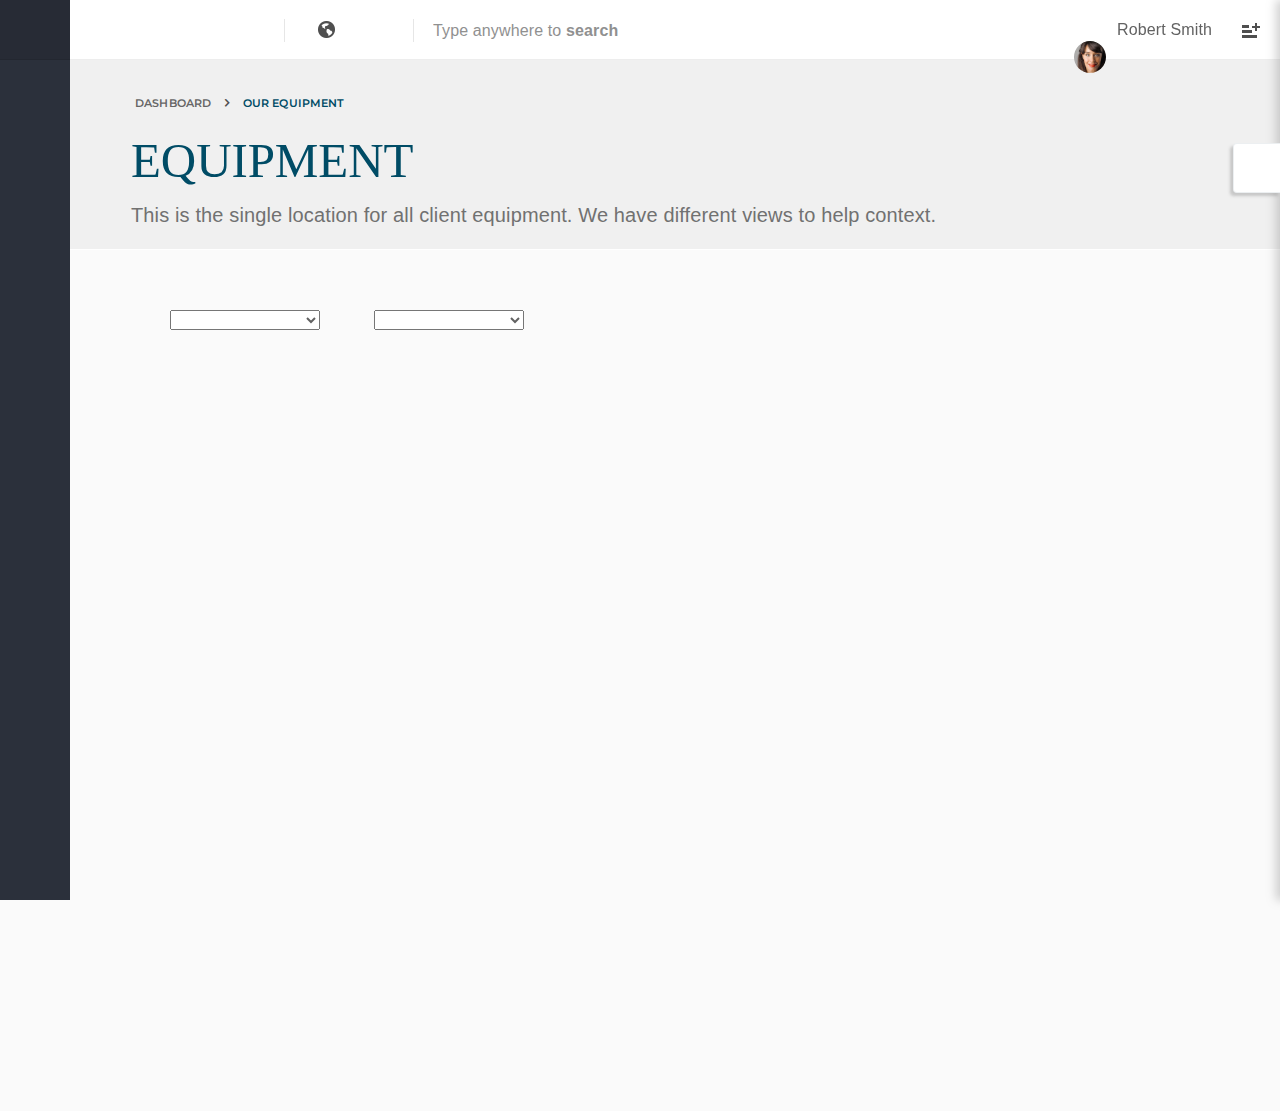
==== commit df13f0ef: "Style and titles" ====
--- a/stock.html
+++ b/stock.html
@@ -363,10 +363,10 @@
               <!-- START BREADCRUMB -->
               <ul class="breadcrumb">
                 <li>
-                  <a href="dashboard.html">ArcoData</a>
+                  <a href="dashboard.html">Dashboard</a>
                 </li>
                 <li>
-                  <a href="#" class="active">Customer</a>
+                  <a href="#" class="active">Our Equipment</a>
                 </li>
               </ul><!-- END BREADCRUMB -->
               <div class="row" id="toppane">
@@ -374,10 +374,10 @@
                 <div class="panel panel-transparent" id=
                 "neural-headlines">
                   <div class="panel-heading">
-                    <h1 class="neural">gerber Map Page</h1>
+                    <h1 class="neural">Equipment</h1>
                     
                     <div class="titles">
-                      <span class="customer-title"></span>
+                      <span class="customer-title">This is the single location for all client equipment. We have different views to help context.</span>
                       <span class="project-title"></span>
                     </div>
                   </div>
@@ -2291,6 +2291,7 @@
     <script type="text/javascript" src="gerber-map/yuri_jsfile.js"></script>
     <script type="text/javascript" src="gerber-map/leaflet.js"></script>
     <script type="text/javascript" src="gerber-map/gerber-layer.js"></script>
+    <script type="text/javascript" src="gerber-map/notes-layer.js"></script>
     <script type="text/javascript" src="gerber-map/gerber-viewer.js"></script>
     <!-- Gfranciscani`s Includes -->
   </div>
--- a/pages/css/pages.css
+++ b/pages/css/pages.css
@@ -1242,7 +1242,7 @@
   border-radius: 0px;
   box-shadow: none;
   background-color: transparent;
-  padding: 15px 0;
+  padding: 30px 0;
   margin: 0;
   border: none;
   text-transform: uppercase;
--- a/assets/css/style.css
+++ b/assets/css/style.css
@@ -174,7 +174,7 @@
 				}
 
 				.jumbotron .inner {
-					padding-left: 100px;
+					padding-left: 60px;
 				}
 
 				.form-group.neural {
@@ -387,7 +387,7 @@
 				}
 
 				h1.neural {
-					font-size: 50px;
+					font-size: 49px;
 					font-family: "Montserrat Bold";
 					text-transform: uppercase;
 					color: rgb(0, 76, 102);
--- a/stock/css/style.css
+++ b/stock/css/style.css
@@ -203,10 +203,9 @@
     width: 150px;
 } 
 .customer-title, .project-title{
-    color: red;
-    font-size: 16px;
+    color: #717171;
+    font-size: 20px;
 }
 .titles{
     margin-top: 20px;
-    margin-left: 14px;
 }--- a/gerber-map/viewer.css
+++ b/gerber-map/viewer.css
@@ -40,3 +40,77 @@
 svg {
 	transform-origin: 0 0 0;
 }
+
+.map-tool {
+	background-color: transparent;
+	cursor: pointer;
+}
+.map-tool.comment {
+	background-image: url(images/comment.png);
+	width: 55px;
+	height: 57px;
+}
+.map-tool.measure {
+	background-image: url(images/measure.png);
+	width: 55px;
+	height: 57px;
+}
+.map-tool div {
+    position: relative;
+    left: 59px;
+    top: 12px;
+    font-size: 21px;
+    color: black;
+}
+
+.crosshair-cursor.leaflet-container,
+.crosshair-cursor.leaflet-clickable {
+	cursor: crosshair;
+}
+
+.popup-comment .number-circle {
+    border-radius: 50%;
+    width: 32px;
+    height: 32px;
+    font-size: 18px;
+    border: 2px solid black;
+	margin-right: 10px;
+	margin-top: 2px;
+}
+
+.popup-comment .number-circle span {
+    text-align: center;
+    line-height: 28px;
+    display: block;
+}
+
+.popup-comment h4 {
+	font-size: 20px;
+	display: inline-flex;
+	margin-top: 0;
+}
+
+.popup-comment select {
+    font-size: 19px;
+	position: absolute;
+	left: 62px;
+	top: 17px;
+}
+
+.popup-comment textarea {
+    resize: none;
+}
+
+.popup-comment .comment-header {
+	display: inline-flex;
+}
+
+.popup-comment .comment-description {
+	margin-top: 0;
+	margin-bottom: 20px;
+	line-height: 15px;
+}
+
+.popup-comment .comment-info {
+	line-height: 16px;
+}
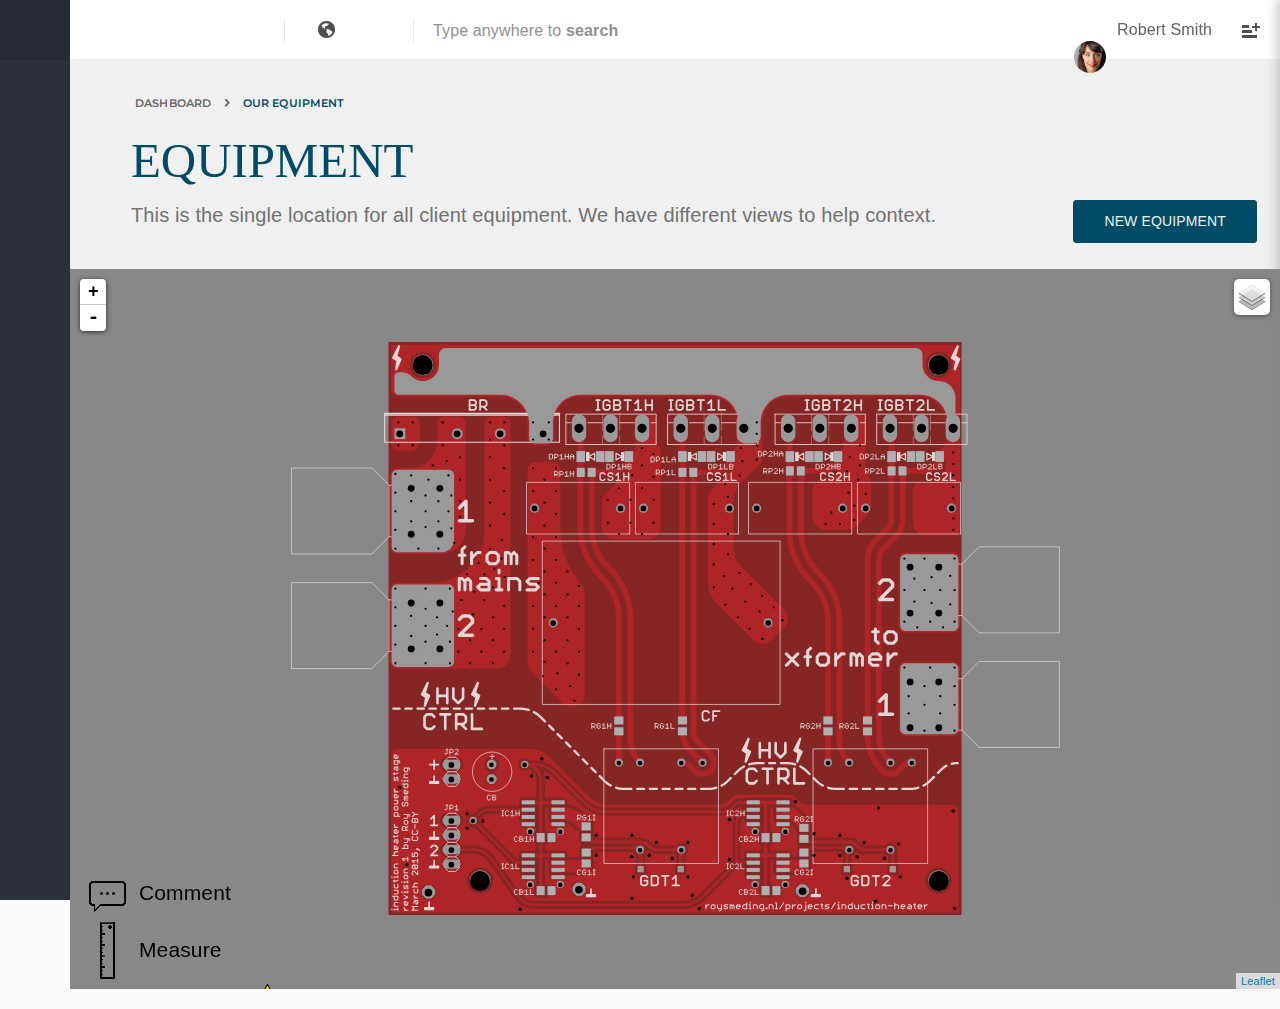
==== commit e0309196: "style according mockup" ====
--- a/stock.html
+++ b/stock.html
@@ -379,6 +379,7 @@
                     <div class="titles">
                       <span class="customer-title">This is the single location for all client equipment. We have different views to help context.</span>
                       <span class="project-title"></span>
+                      <button class="btn title-action-btn" onclick="toggleFirstQuickView();return false;">NEW EQUIPMENT</button>
                     </div>
                   </div>
                 </div>
@@ -386,22 +387,22 @@
               </div><!-- END "inner" header -->
             </div><!-- END fluid container header -->
           </div><!-- END "jumbotron" -->
-          <div class="content">
-            <div class="row">
-              <div class="select-option">
-                <select id="customer">
-                  <option value=""></option>
-                  <option value="customer1">Customer1</option>
-                  <option value="customer2">Customer2</option>
-                  
-                </select>
-                <select id="customer_project">
-                  
-                </select>
-              </div>
-            </div>
+          <div><!--<div class="content">-->
+            <!--<div class="row">-->
+              <!--<div class="select-option">-->
+                <!--<select id="customer">-->
+                  <!--<option value=""></option>-->
+                  <!--<option value="customer1">Customer1</option>-->
+                  <!--<option value="customer2">Customer2</option>-->
+
+                <!--</select>-->
+                <!--<select id="customer_project">-->
+
+                <!--</select>-->
+              <!--</div>-->
+            <!--</div>-->
             <div class="row" id="map-section">
-              <div class="board-viewer" data-board-url="">
+              <div class="board-viewer" data-board-url="gerber-map/data/customer-project_1/power_stage_rev1_2015-03-20.json">
                 <div class="map"></div>
                   <ul class="notes"></ul>
               </div>
@@ -1831,9 +1832,9 @@
         <a class="builder-close quickview-toggle pg-close"
         data-toggle="quickview" data-toggle-element="#builder"
         href="#" onclick="hideContactPane();return false;"></a>
-        <a id="builder-toggle1" href="#" accesskey="1" title="[1]"
+        <!--<a id="builder-toggle1" href="#" accesskey="1" title="[1]"
         class="builder-toggle pressed" onclick=
-        "toggleFirstQuickView();return false;"></a> <a id=
+        "toggleFirstQuickView();return false;"></a>--> <a id=
         "builder-toggle2" href="#" accesskey="2" title="[2]" class=
         "builder-toggle neural" onclick=
         "toggleSecondQuickView();return false;"></a> <a id=
@@ -2288,7 +2289,7 @@
     <script type="text/javascript" src="stock/js/data.js"></script>
     <script type="text/javascript" src="stock/js/page.js"></script>
  -->
-    <script type="text/javascript" src="gerber-map/yuri_jsfile.js"></script>
+    <!--<script type="text/javascript" src="gerber-map/yuri_jsfile.js"></script>-->
     <script type="text/javascript" src="gerber-map/leaflet.js"></script>
     <script type="text/javascript" src="gerber-map/gerber-layer.js"></script>
     <script type="text/javascript" src="gerber-map/notes-layer.js"></script>
--- a/assets/css/style.css
+++ b/assets/css/style.css
@@ -158,7 +158,7 @@
 				}
 
 				.jumbotron {
-					border-bottom: solid 1px #fff;
+					/*border-bottom: solid 1px #fff;*/
 					margin-bottom: 0;
 					opacity: 1;
 					transition-duration: .3s;
--- a/stock/css/style.css
+++ b/stock/css/style.css
@@ -207,5 +207,20 @@
     font-size: 20px;
 }
 .titles{
-    margin-top: 20px;
+    line-height: 60px;
+}
+button.title-action-btn {
+    position: static;
+    float: right;
+    color: #F0F0F0;
+    background-color: #004C66;
+    border-color: #004C66;
+
+    margin: 15px 22px 12px 0;
+}
+button.title-action-btn:hover,
+button.title-action-btn:focus
+{
+    background-color: rgba(0, 76, 102, 0.8);
+    color: #F0F0F0;
 }--- a/gerber-map/viewer.css
+++ b/gerber-map/viewer.css
@@ -1,16 +1,16 @@
 .board-viewer {
-	width: 1280px;
+	width: 100%;
 	height: 720px;
-	margin: 20px auto;
+	margin: 0;
 
 	display: flex;
 	flex-flow: row nowrap;
 }
 
 .board-viewer > .map {
-	width: 1100px;
+	width: 100%;
 	height: 720px;
-	flex: 0 0 1100px;
+	flex: 0 0 100%;
 }
 
 .board-viewer > .notes {
